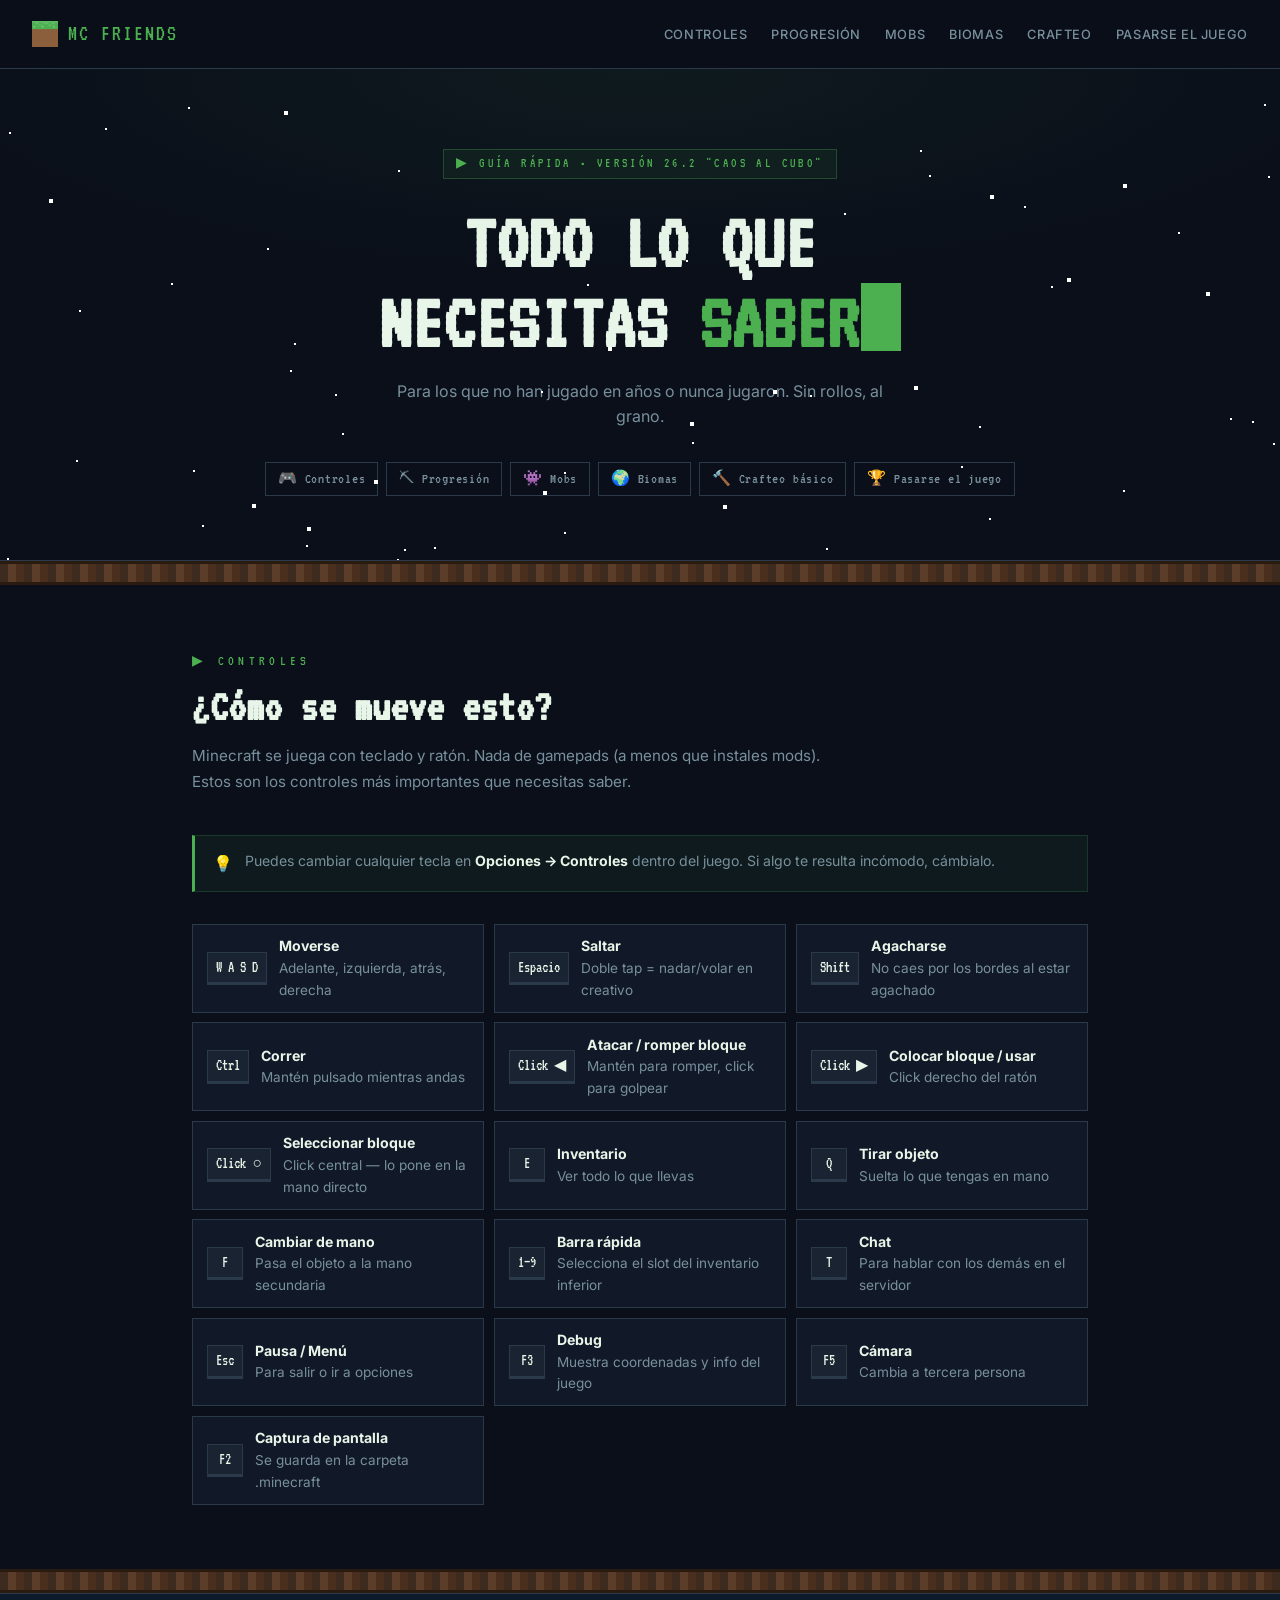
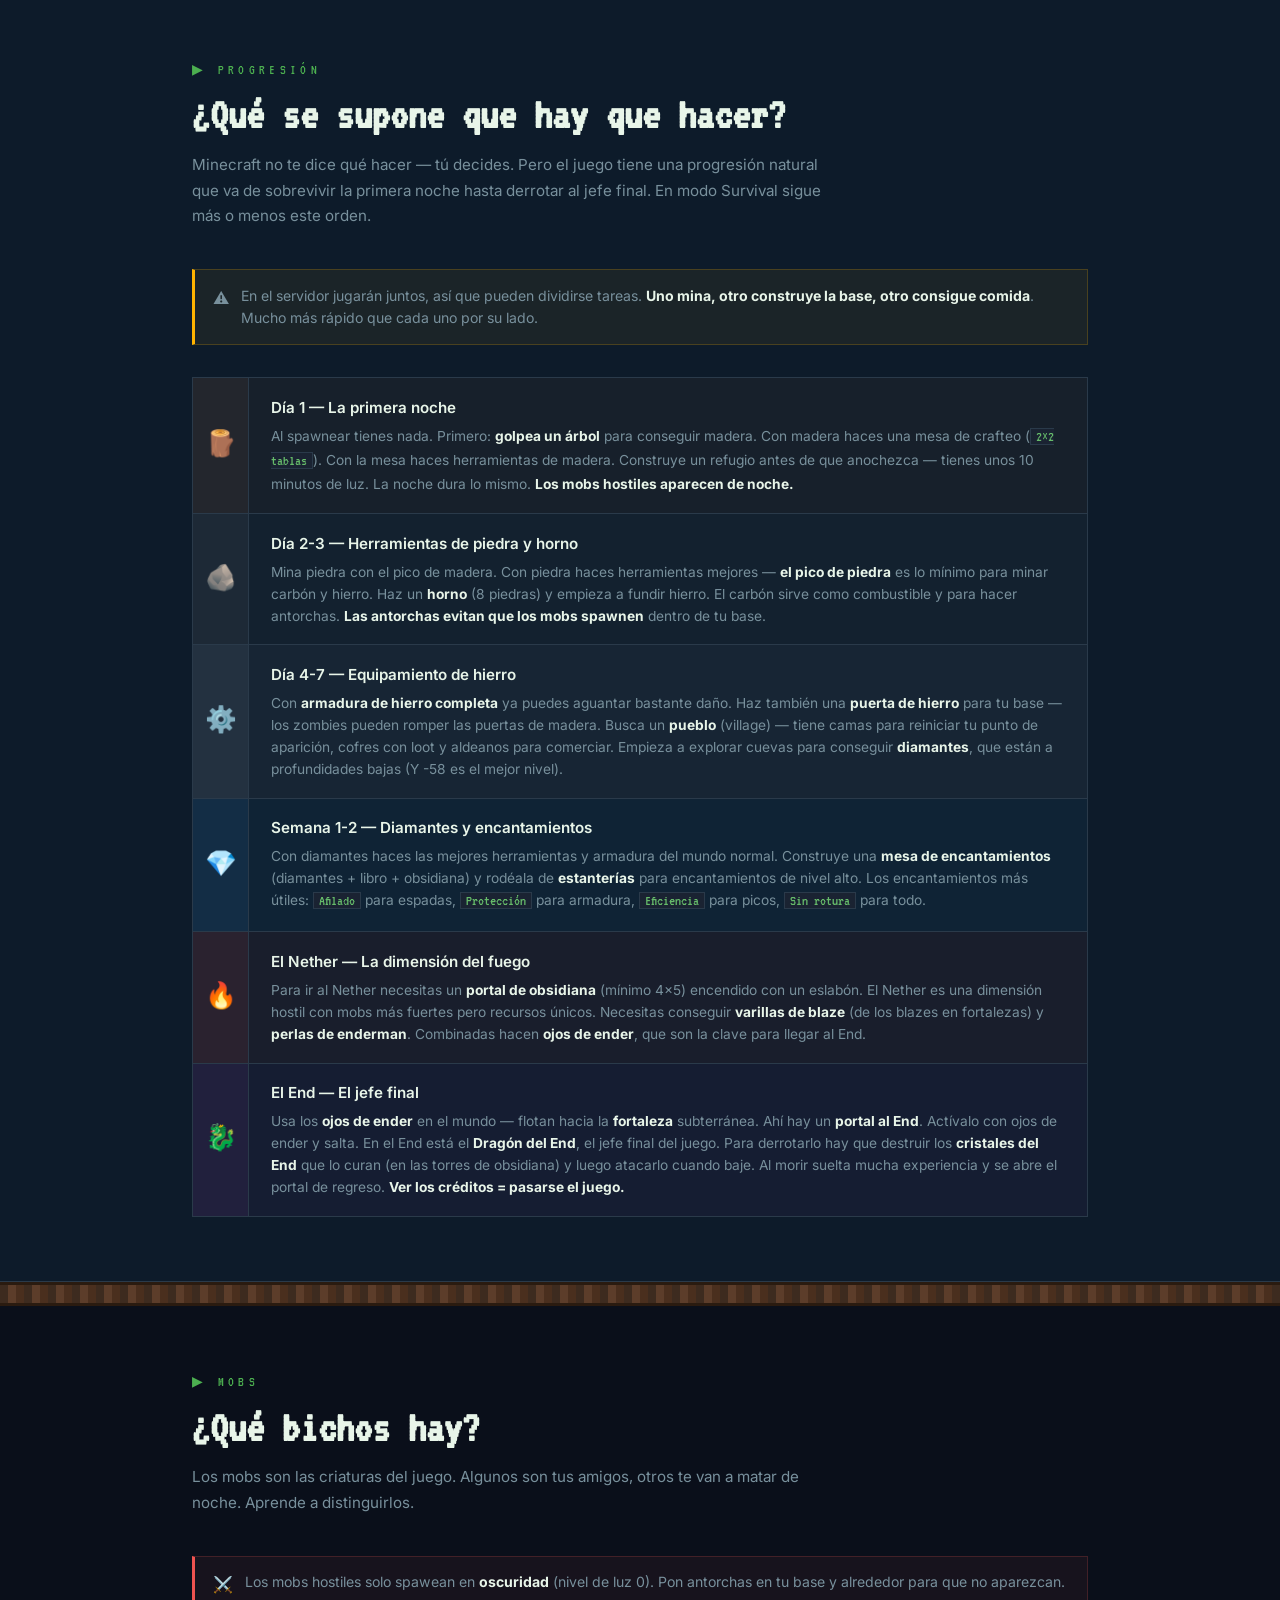
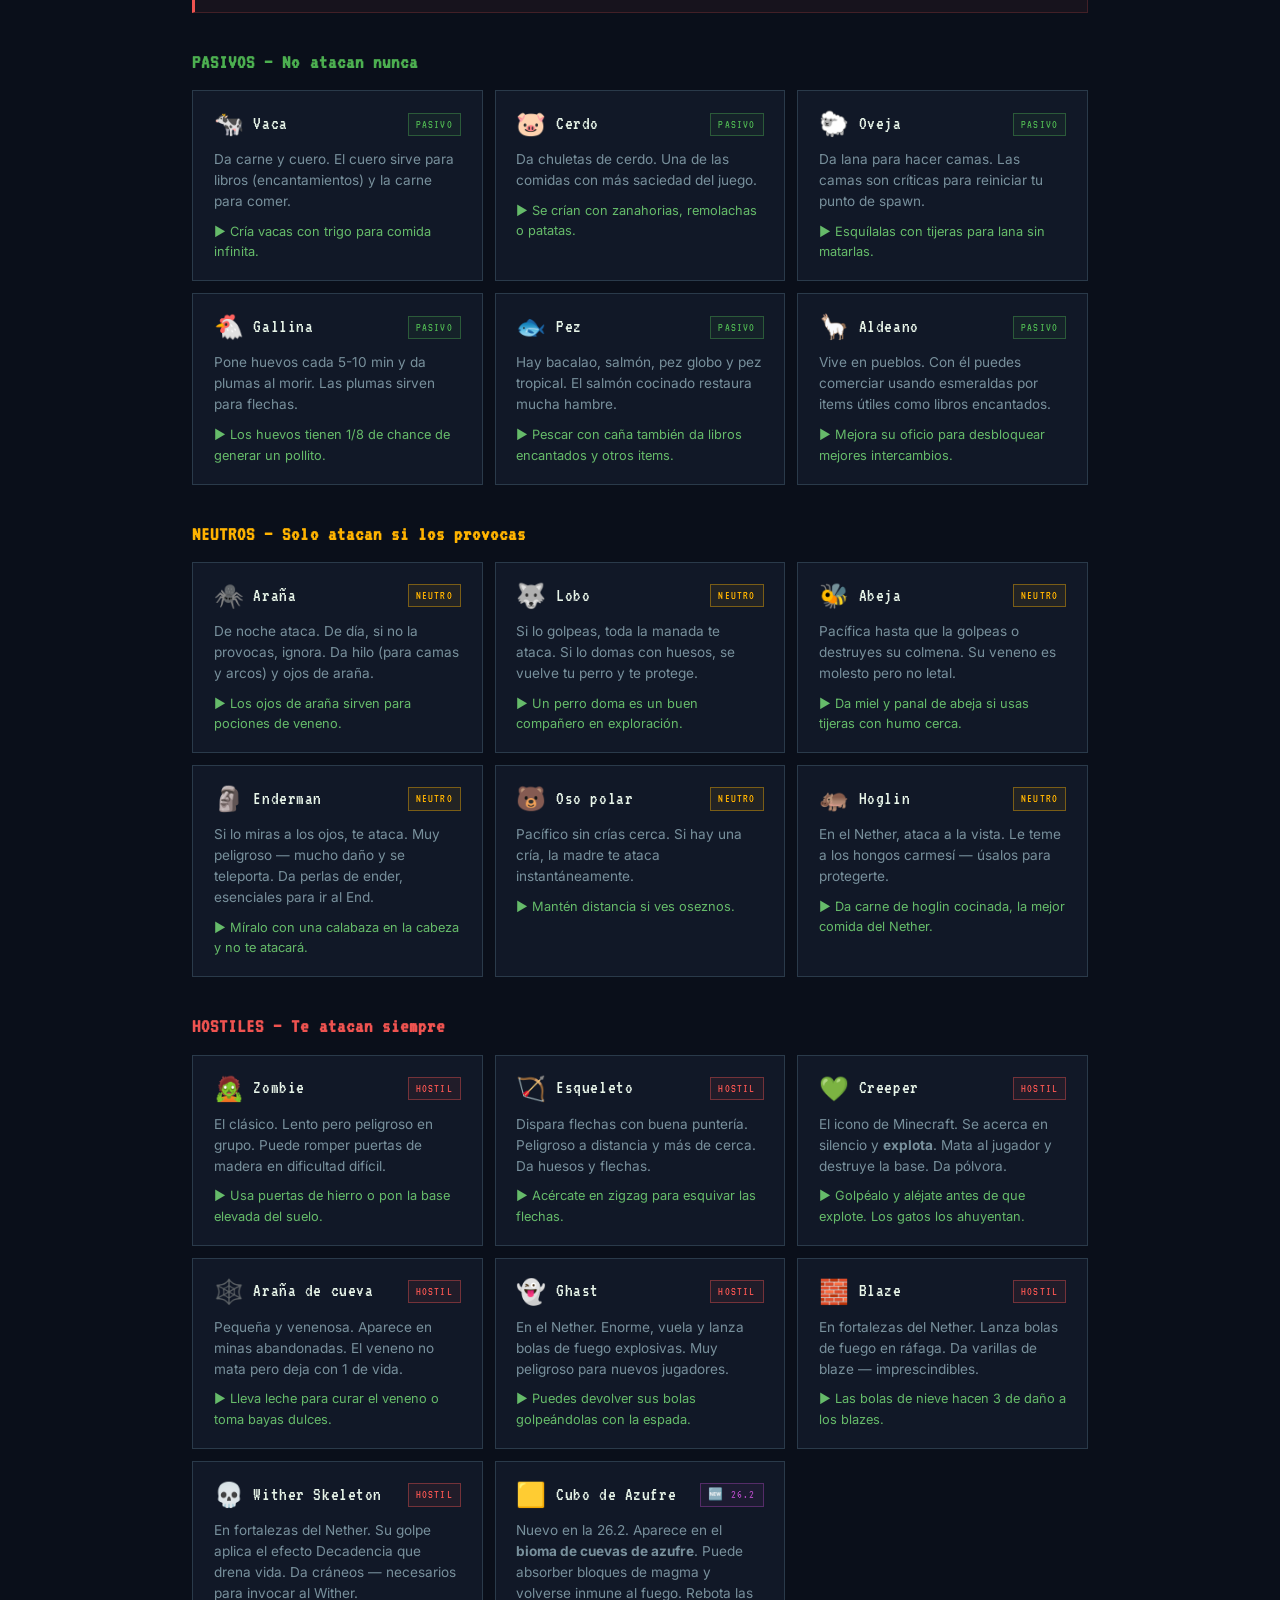
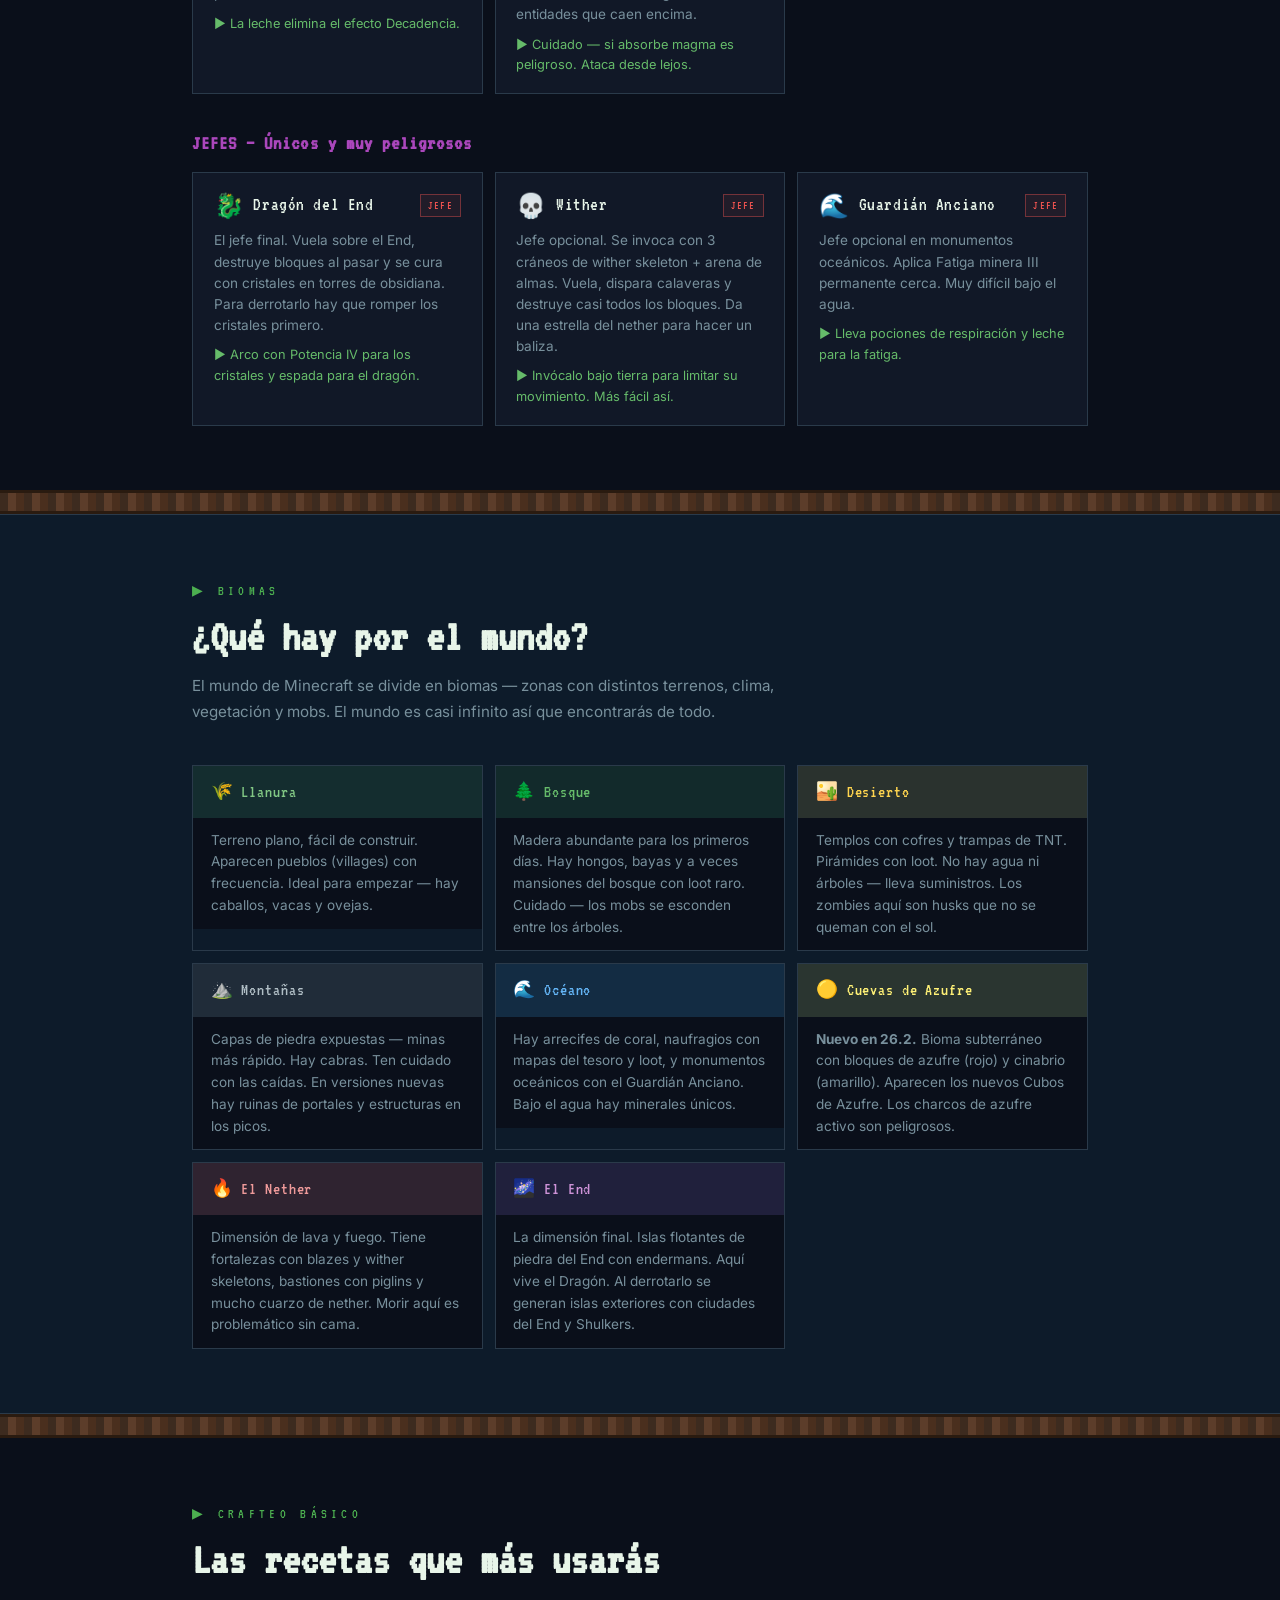
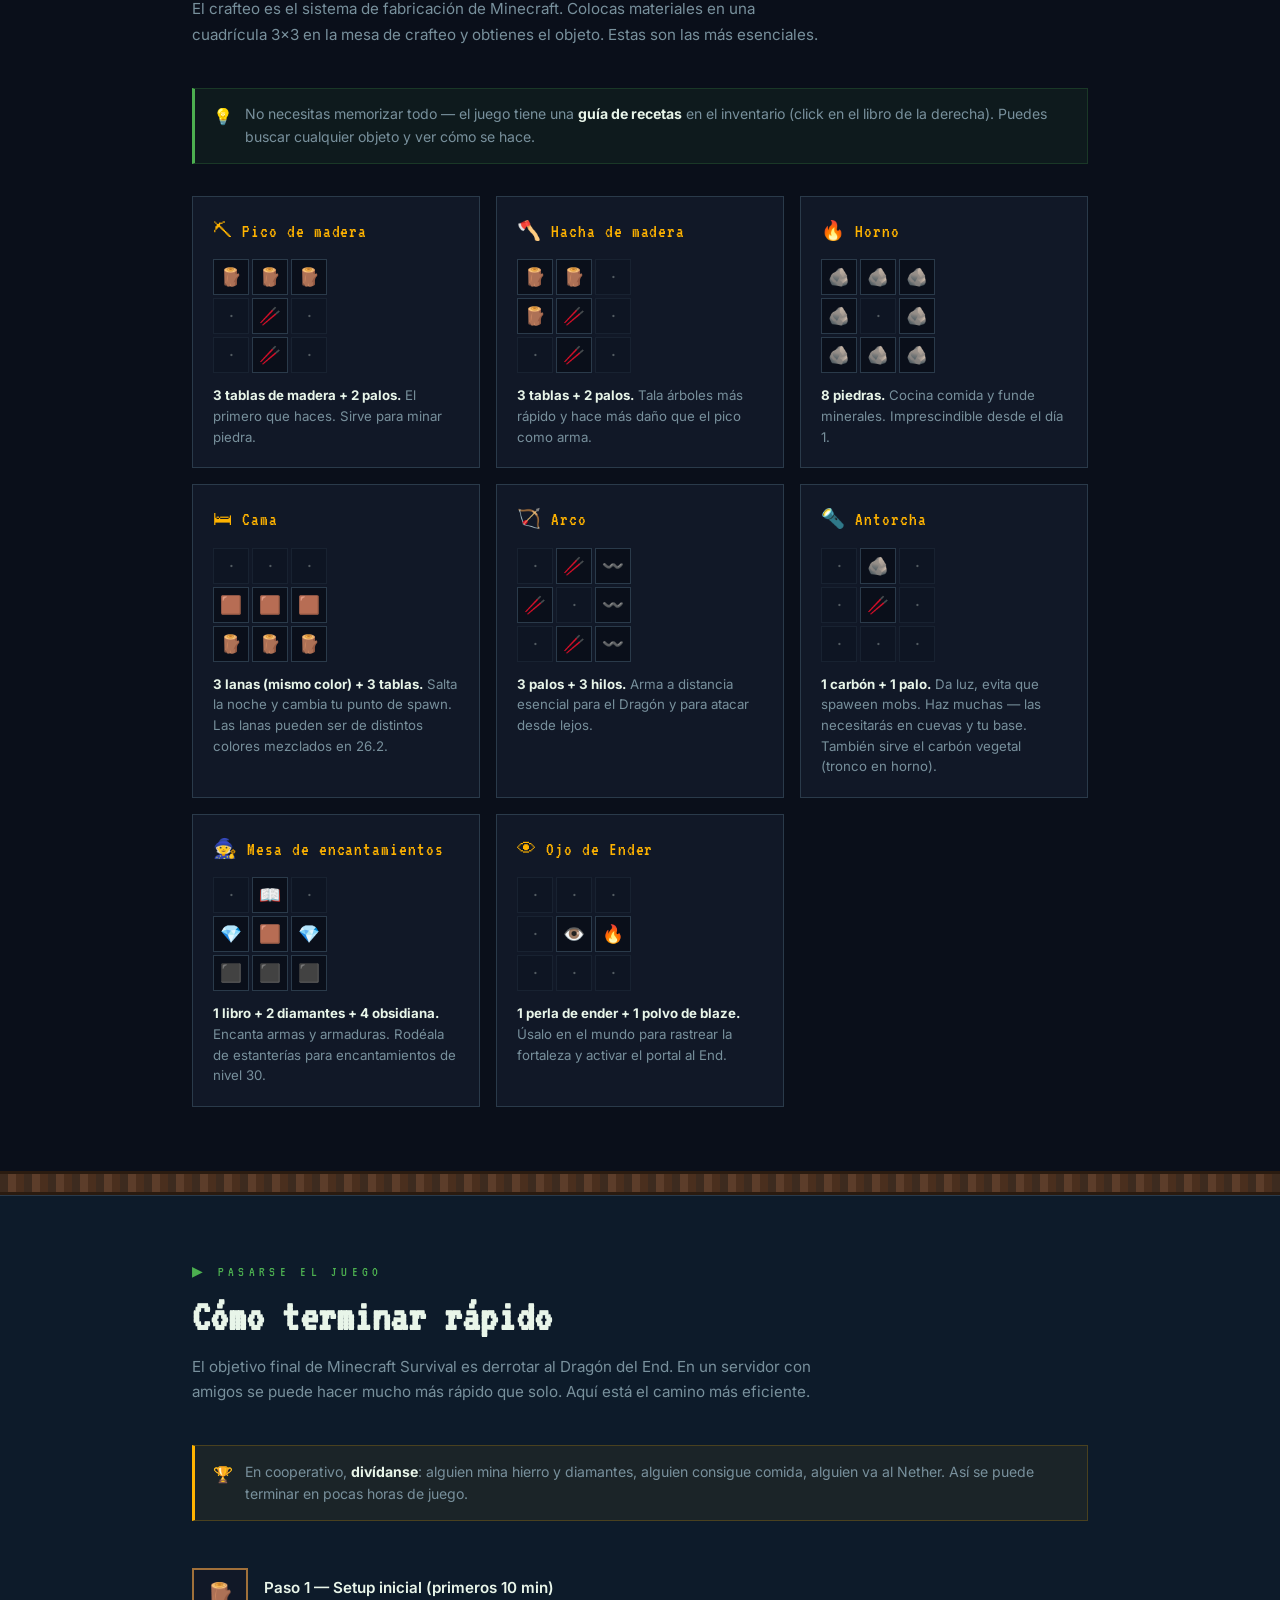
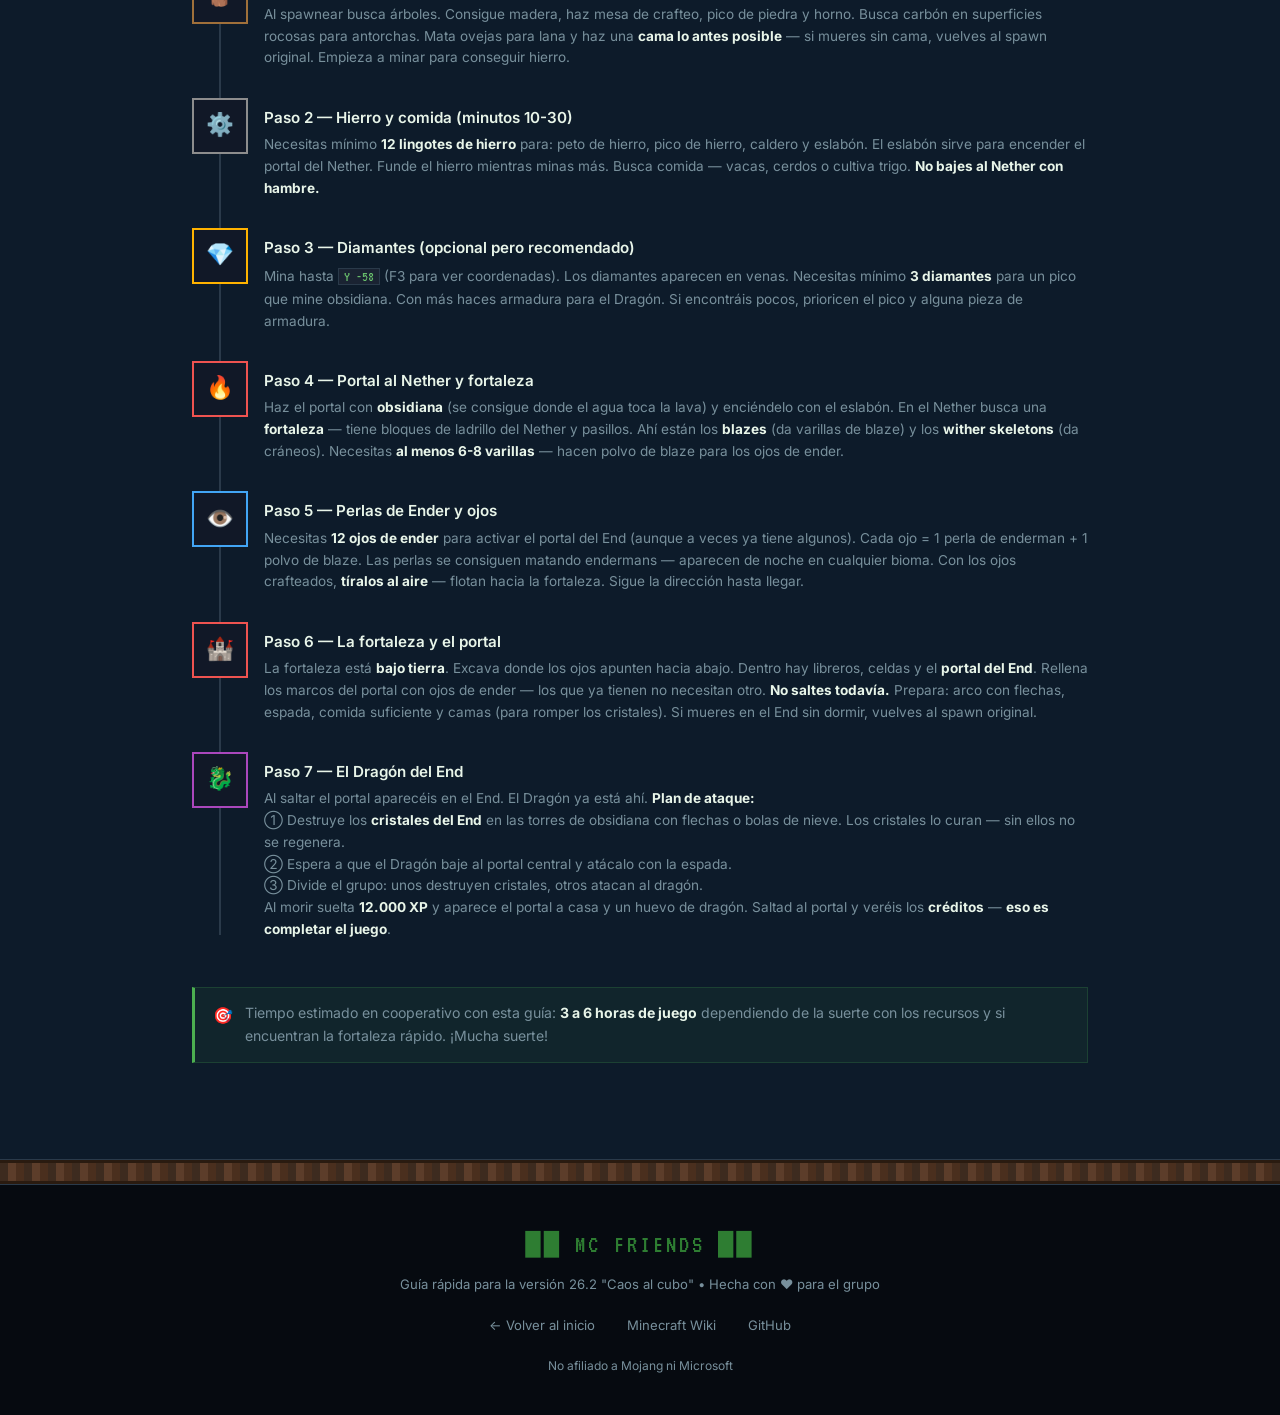
==== guide/index.html @ 2f754790 "feat: update index, add info to turn on server, and add new page game guide" ====
<!doctype html>
<html lang="es">
	<head>
		<meta charset="UTF-8" />
		<meta name="viewport" content="width=device-width, initial-scale=1.0" />
		<title>Guía rápida — DeployCraft</title>
		<link
			href="https://fonts.googleapis.com/css2?family=VT323&family=Inter:wght@400;500;600&display=swap"
			rel="stylesheet" />
		<link rel="stylesheet" href="style.css" />
	</head>
	<body>
		<!-- NAV -->
		<nav>
			<a href="index.html" class="nav-logo">
				<div class="grass-block">
					<svg viewBox="0 0 16 16" xmlns="http://www.w3.org/2000/svg">
						<rect width="16" height="16" fill="#8B5E3C" />
						<rect y="0" width="16" height="5" fill="#4CAF50" />
						<rect x="0" y="0" width="16" height="1" fill="#5DBB63" />
						<rect x="2" y="1" width="2" height="1" fill="#66BB6A" />
						<rect x="7" y="1" width="3" height="1" fill="#66BB6A" />
						<rect x="12" y="1" width="2" height="1" fill="#66BB6A" />
						<rect x="4" y="2" width="2" height="1" fill="#5DBB63" />
						<rect x="10" y="2" width="2" height="1" fill="#5DBB63" />
						<rect x="1" y="3" width="1" height="1" fill="#81C784" />
						<rect x="6" y="3" width="1" height="1" fill="#81C784" />
						<rect x="13" y="3" width="1" height="1" fill="#81C784" />
					</svg>
				</div>
				MC FRIENDS
			</a>
			<ul class="nav-links">
				<li><a href="#controles">Controles</a></li>
				<li><a href="#progresion">Progresión</a></li>
				<li><a href="#mobs">Mobs</a></li>
				<li><a href="#biomas">Biomas</a></li>
				<li><a href="#crafteo">Crafteo</a></li>
				<li><a href="#speedrun">Pasarse el juego</a></li>
			</ul>
		</nav>

		<!-- HERO -->
		<div class="hero">
			<div class="stars" id="stars"></div>
			<div class="hero-badge">
				&#x25B6; Guía rápida &#x2022; Versión 26.2 "Caos al cubo"
			</div>
			<h1 class="hero-title">
				TODO LO QUE<br />
				NECESITAS <span class="accent">SABER</span><span class="cursor"></span>
			</h1>
			<p class="hero-sub">
				Para los que no han jugado en años o nunca jugaron. Sin rollos, al
				grano.
			</p>
			<div class="toc">
				<a class="toc-link" href="#controles">🎮 Controles</a>
				<a class="toc-link" href="#progresion">⛏ Progresión</a>
				<a class="toc-link" href="#mobs">👾 Mobs</a>
				<a class="toc-link" href="#biomas">🌍 Biomas</a>
				<a class="toc-link" href="#crafteo">🔨 Crafteo básico</a>
				<a class="toc-link" href="#speedrun">🏆 Pasarse el juego</a>
			</div>
		</div>

		<div class="dirt-divider"></div>

		<!-- ── CONTROLES ────────────────────────────────────── -->
		<div id="controles">
			<div class="section-wrap">
				<div class="section-eyebrow reveal">&#x25B6; Controles</div>
				<h2 class="section-title reveal">¿Cómo se mueve esto?</h2>
				<p class="section-intro reveal">
					Minecraft se juega con teclado y ratón. Nada de gamepads (a menos que
					instales mods). Estos son los controles más importantes que necesitas
					saber.
				</p>

				<div class="tip tip-green reveal">
					<span class="tip-icon">💡</span>
					<span
						>Puedes cambiar cualquier tecla en
						<strong>Opciones → Controles</strong> dentro del juego. Si algo te
						resulta incómodo, cámbialo.</span
					>
				</div>

				<div class="controls-grid reveal">
					<div class="control-row">
						<span class="key">W A S D</span>
						<div class="control-desc">
							<strong>Moverse</strong>Adelante, izquierda, atrás, derecha
						</div>
					</div>
					<div class="control-row">
						<span class="key">Espacio</span>
						<div class="control-desc">
							<strong>Saltar</strong>Doble tap = nadar/volar en creativo
						</div>
					</div>
					<div class="control-row">
						<span class="key">Shift</span>
						<div class="control-desc">
							<strong>Agacharse</strong>No caes por los bordes al estar agachado
						</div>
					</div>
					<div class="control-row">
						<span class="key">Ctrl</span>
						<div class="control-desc">
							<strong>Correr</strong>Mantén pulsado mientras andas
						</div>
					</div>
					<div class="control-row">
						<span class="key">Click &#x25C0;</span>
						<div class="control-desc">
							<strong>Atacar / romper bloque</strong>Mantén para romper, click
							para golpear
						</div>
					</div>
					<div class="control-row">
						<span class="key">Click &#x25B6;</span>
						<div class="control-desc">
							<strong>Colocar bloque / usar</strong>Click derecho del ratón
						</div>
					</div>
					<div class="control-row">
						<span class="key">Click &#x25CB;</span>
						<div class="control-desc">
							<strong>Seleccionar bloque</strong>Click central — lo pone en la
							mano directo
						</div>
					</div>
					<div class="control-row">
						<span class="key">E</span>
						<div class="control-desc">
							<strong>Inventario</strong>Ver todo lo que llevas
						</div>
					</div>
					<div class="control-row">
						<span class="key">Q</span>
						<div class="control-desc">
							<strong>Tirar objeto</strong>Suelta lo que tengas en mano
						</div>
					</div>
					<div class="control-row">
						<span class="key">F</span>
						<div class="control-desc">
							<strong>Cambiar de mano</strong>Pasa el objeto a la mano
							secundaria
						</div>
					</div>
					<div class="control-row">
						<span class="key">1–9</span>
						<div class="control-desc">
							<strong>Barra rápida</strong>Selecciona el slot del inventario
							inferior
						</div>
					</div>
					<div class="control-row">
						<span class="key">T</span>
						<div class="control-desc">
							<strong>Chat</strong>Para hablar con los demás en el servidor
						</div>
					</div>
					<div class="control-row">
						<span class="key">Esc</span>
						<div class="control-desc">
							<strong>Pausa / Menú</strong>Para salir o ir a opciones
						</div>
					</div>
					<div class="control-row">
						<span class="key">F3</span>
						<div class="control-desc">
							<strong>Debug</strong>Muestra coordenadas y info del juego
						</div>
					</div>
					<div class="control-row">
						<span class="key">F5</span>
						<div class="control-desc">
							<strong>Cámara</strong>Cambia a tercera persona
						</div>
					</div>
					<div class="control-row">
						<span class="key">F2</span>
						<div class="control-desc">
							<strong>Captura de pantalla</strong>Se guarda en la carpeta
							.minecraft
						</div>
					</div>
				</div>
			</div>
		</div>

		<div class="dirt-divider"></div>

		<!-- ── PROGRESION ────────────────────────────────────── -->
		<div class="section-bg" id="progresion">
			<div class="section-wrap">
				<div class="section-eyebrow reveal">&#x25B6; Progresión</div>
				<h2 class="section-title reveal">¿Qué se supone que hay que hacer?</h2>
				<p class="section-intro reveal">
					Minecraft no te dice qué hacer — tú decides. Pero el juego tiene una
					progresión natural que va de sobrevivir la primera noche hasta
					derrotar al jefe final. En modo Survival sigue más o menos este orden.
				</p>

				<div class="tip tip-gold reveal">
					<span class="tip-icon">⚠️</span>
					<span
						>En el servidor jugarán juntos, así que pueden dividirse tareas.
						<strong
							>Uno mina, otro construye la base, otro consigue comida</strong
						>. Mucho más rápido que cada uno por su lado.</span
					>
				</div>

				<div class="progress-track reveal">
					<div class="progress-step step-wood">
						<div class="progress-num">🪵</div>
						<div class="progress-body">
							<div class="progress-title">Día 1 — La primera noche</div>
							<div class="progress-desc">
								Al spawnear tienes nada. Primero:
								<strong>golpea un árbol</strong> para conseguir madera. Con
								madera haces una mesa de crafteo (<code>2×2 tablas</code>). Con
								la mesa haces herramientas de madera. Construye un refugio antes
								de que anochezca — tienes unos 10 minutos de luz. La noche dura
								lo mismo. <strong>Los mobs hostiles aparecen de noche.</strong>
							</div>
						</div>
					</div>
					<div class="progress-step step-stone">
						<div class="progress-num">🪨</div>
						<div class="progress-body">
							<div class="progress-title">
								Día 2-3 — Herramientas de piedra y horno
							</div>
							<div class="progress-desc">
								Mina piedra con el pico de madera. Con piedra haces herramientas
								mejores — <strong>el pico de piedra</strong> es lo mínimo para
								minar carbón y hierro. Haz un <strong>horno</strong> (8 piedras)
								y empieza a fundir hierro. El carbón sirve como combustible y
								para hacer antorchas.
								<strong>Las antorchas evitan que los mobs spawnen</strong>
								dentro de tu base.
							</div>
						</div>
					</div>
					<div class="progress-step step-iron">
						<div class="progress-num">⚙️</div>
						<div class="progress-body">
							<div class="progress-title">Día 4-7 — Equipamiento de hierro</div>
							<div class="progress-desc">
								Con <strong>armadura de hierro completa</strong> ya puedes
								aguantar bastante daño. Haz también una
								<strong>puerta de hierro</strong> para tu base — los zombies
								pueden romper las puertas de madera. Busca un
								<strong>pueblo</strong> (village) — tiene camas para reiniciar
								tu punto de aparición, cofres con loot y aldeanos para
								comerciar. Empieza a explorar cuevas para conseguir
								<strong>diamantes</strong>, que están a profundidades bajas (Y
								-58 es el mejor nivel).
							</div>
						</div>
					</div>
					<div class="progress-step step-diamond">
						<div class="progress-num">💎</div>
						<div class="progress-body">
							<div class="progress-title">
								Semana 1-2 — Diamantes y encantamientos
							</div>
							<div class="progress-desc">
								Con diamantes haces las mejores herramientas y armadura del
								mundo normal. Construye una
								<strong>mesa de encantamientos</strong> (diamantes + libro +
								obsidiana) y rodéala de <strong>estanterías</strong> para
								encantamientos de nivel alto. Los encantamientos más útiles:
								<code>Afilado</code> para espadas, <code>Protección</code> para
								armadura, <code>Eficiencia</code> para picos,
								<code>Sin rotura</code> para todo.
							</div>
						</div>
					</div>
					<div class="progress-step step-nether">
						<div class="progress-num">🔥</div>
						<div class="progress-body">
							<div class="progress-title">
								El Nether — La dimensión del fuego
							</div>
							<div class="progress-desc">
								Para ir al Nether necesitas un
								<strong>portal de obsidiana</strong> (mínimo 4×5) encendido con
								un eslabón. El Nether es una dimensión hostil con mobs más
								fuertes pero recursos únicos. Necesitas conseguir
								<strong>varillas de blaze</strong> (de los blazes en fortalezas)
								y <strong>perlas de enderman</strong>. Combinadas hacen
								<strong>ojos de ender</strong>, que son la clave para llegar al
								End.
							</div>
						</div>
					</div>
					<div class="progress-step step-end">
						<div class="progress-num">🐉</div>
						<div class="progress-body">
							<div class="progress-title">El End — El jefe final</div>
							<div class="progress-desc">
								Usa los <strong>ojos de ender</strong> en el mundo — flotan
								hacia la <strong>fortaleza</strong> subterránea. Ahí hay un
								<strong>portal al End</strong>. Actívalo con ojos de ender y
								salta. En el End está el <strong>Dragón del End</strong>, el
								jefe final del juego. Para derrotarlo hay que destruir los
								<strong>cristales del End</strong> que lo curan (en las torres
								de obsidiana) y luego atacarlo cuando baje. Al morir suelta
								mucha experiencia y se abre el portal de regreso.
								<strong>Ver los créditos = pasarse el juego.</strong>
							</div>
						</div>
					</div>
				</div>
			</div>
		</div>

		<div class="dirt-divider"></div>

		<!-- ── MOBS ────────────────────────────────────── -->
		<div id="mobs">
			<div class="section-wrap">
				<div class="section-eyebrow reveal">&#x25B6; Mobs</div>
				<h2 class="section-title reveal">¿Qué bichos hay?</h2>
				<p class="section-intro reveal">
					Los mobs son las criaturas del juego. Algunos son tus amigos, otros te
					van a matar de noche. Aprende a distinguirlos.
				</p>

				<div class="tip tip-red reveal">
					<span class="tip-icon">⚔️</span>
					<span
						>Los mobs hostiles solo spawean en <strong>oscuridad</strong> (nivel
						de luz 0). Pon antorchas en tu base y alrededor para que no
						aparezcan.</span
					>
				</div>

				<!-- PASIVOS -->
				<h3
					style="
						font-family: &quot;VT323&quot;, monospace;
						font-size: 1.3rem;
						color: var(--green);
						margin: 0 0 0.75rem;
						letter-spacing: 0.05em;
					">
					PASIVOS — No atacan nunca
				</h3>
				<div class="mobs-grid reveal" style="margin-bottom: 2rem">
					<div class="mob-card">
						<div class="mob-header">
							<span class="mob-emoji">🐄</span><span class="mob-name">Vaca</span
							><span class="mob-tag tag-pasivo">Pasivo</span>
						</div>
						<div class="mob-desc">
							Da carne y cuero. El cuero sirve para libros (encantamientos) y la
							carne para comer.
						</div>
						<div class="mob-tip">
							Cría vacas con trigo para comida infinita.
						</div>
					</div>
					<div class="mob-card">
						<div class="mob-header">
							<span class="mob-emoji">🐷</span
							><span class="mob-name">Cerdo</span
							><span class="mob-tag tag-pasivo">Pasivo</span>
						</div>
						<div class="mob-desc">
							Da chuletas de cerdo. Una de las comidas con más saciedad del
							juego.
						</div>
						<div class="mob-tip">
							Se crían con zanahorias, remolachas o patatas.
						</div>
					</div>
					<div class="mob-card">
						<div class="mob-header">
							<span class="mob-emoji">🐑</span
							><span class="mob-name">Oveja</span
							><span class="mob-tag tag-pasivo">Pasivo</span>
						</div>
						<div class="mob-desc">
							Da lana para hacer camas. Las camas son críticas para reiniciar tu
							punto de spawn.
						</div>
						<div class="mob-tip">
							Esquílalas con tijeras para lana sin matarlas.
						</div>
					</div>
					<div class="mob-card">
						<div class="mob-header">
							<span class="mob-emoji">🐔</span
							><span class="mob-name">Gallina</span
							><span class="mob-tag tag-pasivo">Pasivo</span>
						</div>
						<div class="mob-desc">
							Pone huevos cada 5-10 min y da plumas al morir. Las plumas sirven
							para flechas.
						</div>
						<div class="mob-tip">
							Los huevos tienen 1/8 de chance de generar un pollito.
						</div>
					</div>
					<div class="mob-card">
						<div class="mob-header">
							<span class="mob-emoji">🐟</span><span class="mob-name">Pez</span
							><span class="mob-tag tag-pasivo">Pasivo</span>
						</div>
						<div class="mob-desc">
							Hay bacalao, salmón, pez globo y pez tropical. El salmón cocinado
							restaura mucha hambre.
						</div>
						<div class="mob-tip">
							Pescar con caña también da libros encantados y otros items.
						</div>
					</div>
					<div class="mob-card">
						<div class="mob-header">
							<span class="mob-emoji">🦙</span
							><span class="mob-name">Aldeano</span
							><span class="mob-tag tag-pasivo">Pasivo</span>
						</div>
						<div class="mob-desc">
							Vive en pueblos. Con él puedes comerciar usando esmeraldas por
							items útiles como libros encantados.
						</div>
						<div class="mob-tip">
							Mejora su oficio para desbloquear mejores intercambios.
						</div>
					</div>
				</div>

				<!-- NEUTROS -->
				<h3
					style="
						font-family: &quot;VT323&quot;, monospace;
						font-size: 1.3rem;
						color: var(--gold);
						margin: 0 0 0.75rem;
						letter-spacing: 0.05em;
					">
					NEUTROS — Solo atacan si los provocas
				</h3>
				<div class="mobs-grid reveal" style="margin-bottom: 2rem">
					<div class="mob-card">
						<div class="mob-header">
							<span class="mob-emoji">🕷️</span
							><span class="mob-name">Araña</span
							><span class="mob-tag tag-neutro">Neutro</span>
						</div>
						<div class="mob-desc">
							De noche ataca. De día, si no la provocas, ignora. Da hilo (para
							camas y arcos) y ojos de araña.
						</div>
						<div class="mob-tip">
							Los ojos de araña sirven para pociones de veneno.
						</div>
					</div>
					<div class="mob-card">
						<div class="mob-header">
							<span class="mob-emoji">🐺</span><span class="mob-name">Lobo</span
							><span class="mob-tag tag-neutro">Neutro</span>
						</div>
						<div class="mob-desc">
							Si lo golpeas, toda la manada te ataca. Si lo domas con huesos, se
							vuelve tu perro y te protege.
						</div>
						<div class="mob-tip">
							Un perro doma es un buen compañero en exploración.
						</div>
					</div>
					<div class="mob-card">
						<div class="mob-header">
							<span class="mob-emoji">🐝</span
							><span class="mob-name">Abeja</span
							><span class="mob-tag tag-neutro">Neutro</span>
						</div>
						<div class="mob-desc">
							Pacífica hasta que la golpeas o destruyes su colmena. Su veneno es
							molesto pero no letal.
						</div>
						<div class="mob-tip">
							Da miel y panal de abeja si usas tijeras con humo cerca.
						</div>
					</div>
					<div class="mob-card">
						<div class="mob-header">
							<span class="mob-emoji">🗿</span
							><span class="mob-name">Enderman</span
							><span class="mob-tag tag-neutro">Neutro</span>
						</div>
						<div class="mob-desc">
							Si lo miras a los ojos, te ataca. Muy peligroso — mucho daño y se
							teleporta. Da perlas de ender, esenciales para ir al End.
						</div>
						<div class="mob-tip">
							Míralo con una calabaza en la cabeza y no te atacará.
						</div>
					</div>
					<div class="mob-card">
						<div class="mob-header">
							<span class="mob-emoji">🐻</span
							><span class="mob-name">Oso polar</span
							><span class="mob-tag tag-neutro">Neutro</span>
						</div>
						<div class="mob-desc">
							Pacífico sin crías cerca. Si hay una cría, la madre te ataca
							instantáneamente.
						</div>
						<div class="mob-tip">Mantén distancia si ves oseznos.</div>
					</div>
					<div class="mob-card">
						<div class="mob-header">
							<span class="mob-emoji">🦛</span
							><span class="mob-name">Hoglin</span
							><span class="mob-tag tag-neutro">Neutro</span>
						</div>
						<div class="mob-desc">
							En el Nether, ataca a la vista. Le teme a los hongos carmesí —
							úsalos para protegerte.
						</div>
						<div class="mob-tip">
							Da carne de hoglin cocinada, la mejor comida del Nether.
						</div>
					</div>
				</div>

				<!-- HOSTILES -->
				<h3
					style="
						font-family: &quot;VT323&quot;, monospace;
						font-size: 1.3rem;
						color: var(--red);
						margin: 0 0 0.75rem;
						letter-spacing: 0.05em;
					">
					HOSTILES — Te atacan siempre
				</h3>
				<div class="mobs-grid reveal" style="margin-bottom: 2rem">
					<div class="mob-card">
						<div class="mob-header">
							<span class="mob-emoji">🧟</span
							><span class="mob-name">Zombie</span
							><span class="mob-tag tag-hostil">Hostil</span>
						</div>
						<div class="mob-desc">
							El clásico. Lento pero peligroso en grupo. Puede romper puertas de
							madera en dificultad difícil.
						</div>
						<div class="mob-tip">
							Usa puertas de hierro o pon la base elevada del suelo.
						</div>
					</div>
					<div class="mob-card">
						<div class="mob-header">
							<span class="mob-emoji">🏹</span
							><span class="mob-name">Esqueleto</span
							><span class="mob-tag tag-hostil">Hostil</span>
						</div>
						<div class="mob-desc">
							Dispara flechas con buena puntería. Peligroso a distancia y más de
							cerca. Da huesos y flechas.
						</div>
						<div class="mob-tip">
							Acércate en zigzag para esquivar las flechas.
						</div>
					</div>
					<div class="mob-card">
						<div class="mob-header">
							<span class="mob-emoji">💚</span
							><span class="mob-name">Creeper</span
							><span class="mob-tag tag-hostil">Hostil</span>
						</div>
						<div class="mob-desc">
							El icono de Minecraft. Se acerca en silencio y
							<strong>explota</strong>. Mata al jugador y destruye la base. Da
							pólvora.
						</div>
						<div class="mob-tip">
							Golpéalo y aléjate antes de que explote. Los gatos los ahuyentan.
						</div>
					</div>
					<div class="mob-card">
						<div class="mob-header">
							<span class="mob-emoji">🕸️</span
							><span class="mob-name">Araña de cueva</span
							><span class="mob-tag tag-hostil">Hostil</span>
						</div>
						<div class="mob-desc">
							Pequeña y venenosa. Aparece en minas abandonadas. El veneno no
							mata pero deja con 1 de vida.
						</div>
						<div class="mob-tip">
							Lleva leche para curar el veneno o toma bayas dulces.
						</div>
					</div>
					<div class="mob-card">
						<div class="mob-header">
							<span class="mob-emoji">👻</span
							><span class="mob-name">Ghast</span
							><span class="mob-tag tag-hostil">Hostil</span>
						</div>
						<div class="mob-desc">
							En el Nether. Enorme, vuela y lanza bolas de fuego explosivas. Muy
							peligroso para nuevos jugadores.
						</div>
						<div class="mob-tip">
							Puedes devolver sus bolas golpeándolas con la espada.
						</div>
					</div>
					<div class="mob-card">
						<div class="mob-header">
							<span class="mob-emoji">🧱</span
							><span class="mob-name">Blaze</span
							><span class="mob-tag tag-hostil">Hostil</span>
						</div>
						<div class="mob-desc">
							En fortalezas del Nether. Lanza bolas de fuego en ráfaga. Da
							varillas de blaze — imprescindibles.
						</div>
						<div class="mob-tip">
							Las bolas de nieve hacen 3 de daño a los blazes.
						</div>
					</div>
					<div class="mob-card">
						<div class="mob-header">
							<span class="mob-emoji">💀</span
							><span class="mob-name">Wither Skeleton</span
							><span class="mob-tag tag-hostil">Hostil</span>
						</div>
						<div class="mob-desc">
							En fortalezas del Nether. Su golpe aplica el efecto Decadencia que
							drena vida. Da cráneos — necesarios para invocar al Wither.
						</div>
						<div class="mob-tip">La leche elimina el efecto Decadencia.</div>
					</div>
					<div class="mob-card">
						<div class="mob-header">
							<span class="mob-emoji">🟨</span
							><span class="mob-name">Cubo de Azufre</span
							><span class="mob-tag tag-nuevo">🆕 26.2</span>
						</div>
						<div class="mob-desc">
							Nuevo en la 26.2. Aparece en el
							<strong>bioma de cuevas de azufre</strong>. Puede absorber bloques
							de magma y volverse inmune al fuego. Rebota las entidades que caen
							encima.
						</div>
						<div class="mob-tip">
							Cuidado — si absorbe magma es peligroso. Ataca desde lejos.
						</div>
					</div>
				</div>

				<!-- JEFES -->
				<h3
					style="
						font-family: &quot;VT323&quot;, monospace;
						font-size: 1.3rem;
						color: var(--purple);
						margin: 0 0 0.75rem;
						letter-spacing: 0.05em;
					">
					JEFES — Únicos y muy peligrosos
				</h3>
				<div class="mobs-grid reveal">
					<div class="mob-card">
						<div class="mob-header">
							<span class="mob-emoji">🐉</span
							><span class="mob-name">Dragón del End</span
							><span class="mob-tag tag-hostil">Jefe</span>
						</div>
						<div class="mob-desc">
							El jefe final. Vuela sobre el End, destruye bloques al pasar y se
							cura con cristales en torres de obsidiana. Para derrotarlo hay que
							romper los cristales primero.
						</div>
						<div class="mob-tip">
							Arco con Potencia IV para los cristales y espada para el dragón.
						</div>
					</div>
					<div class="mob-card">
						<div class="mob-header">
							<span class="mob-emoji">💀</span
							><span class="mob-name">Wither</span
							><span class="mob-tag tag-hostil">Jefe</span>
						</div>
						<div class="mob-desc">
							Jefe opcional. Se invoca con 3 cráneos de wither skeleton + arena
							de almas. Vuela, dispara calaveras y destruye casi todos los
							bloques. Da una estrella del nether para hacer un baliza.
						</div>
						<div class="mob-tip">
							Invócalo bajo tierra para limitar su movimiento. Más fácil así.
						</div>
					</div>
					<div class="mob-card">
						<div class="mob-header">
							<span class="mob-emoji">🌊</span
							><span class="mob-name">Guardián Anciano</span
							><span class="mob-tag tag-hostil">Jefe</span>
						</div>
						<div class="mob-desc">
							Jefe opcional en monumentos oceánicos. Aplica Fatiga minera III
							permanente cerca. Muy difícil bajo el agua.
						</div>
						<div class="mob-tip">
							Lleva pociones de respiración y leche para la fatiga.
						</div>
					</div>
				</div>
			</div>
		</div>

		<div class="dirt-divider"></div>

		<!-- ── BIOMAS ────────────────────────────────────── -->
		<div class="section-bg" id="biomas">
			<div class="section-wrap">
				<div class="section-eyebrow reveal">&#x25B6; Biomas</div>
				<h2 class="section-title reveal">¿Qué hay por el mundo?</h2>
				<p class="section-intro reveal">
					El mundo de Minecraft se divide en biomas — zonas con distintos
					terrenos, clima, vegetación y mobs. El mundo es casi infinito así que
					encontrarás de todo.
				</p>

				<div class="biomes-grid reveal">
					<div class="biome-card">
						<div class="biome-header biome-plains">🌾 Llanura</div>
						<div class="biome-body">
							Terreno plano, fácil de construir. Aparecen pueblos (villages) con
							frecuencia. Ideal para empezar — hay caballos, vacas y ovejas.
						</div>
					</div>
					<div class="biome-card">
						<div class="biome-header biome-forest">🌲 Bosque</div>
						<div class="biome-body">
							Madera abundante para los primeros días. Hay hongos, bayas y a
							veces mansiones del bosque con loot raro. Cuidado — los mobs se
							esconden entre los árboles.
						</div>
					</div>
					<div class="biome-card">
						<div class="biome-header biome-desert">🏜️ Desierto</div>
						<div class="biome-body">
							Templos con cofres y trampas de TNT. Pirámides con loot. No hay
							agua ni árboles — lleva suministros. Los zombies aquí son husks
							que no se queman con el sol.
						</div>
					</div>
					<div class="biome-card">
						<div class="biome-header biome-mountains">⛰️ Montañas</div>
						<div class="biome-body">
							Capas de piedra expuestas — minas más rápido. Hay cabras. Ten
							cuidado con las caídas. En versiones nuevas hay ruinas de portales
							y estructuras en los picos.
						</div>
					</div>
					<div class="biome-card">
						<div class="biome-header biome-ocean">🌊 Océano</div>
						<div class="biome-body">
							Hay arrecifes de coral, naufragios con mapas del tesoro y loot, y
							monumentos oceánicos con el Guardián Anciano. Bajo el agua hay
							minerales únicos.
						</div>
					</div>
					<div class="biome-card">
						<div class="biome-header biome-sulfur">🟡 Cuevas de Azufre</div>
						<div class="biome-body">
							<strong>Nuevo en 26.2.</strong> Bioma subterráneo con bloques de
							azufre (rojo) y cinabrio (amarillo). Aparecen los nuevos Cubos de
							Azufre. Los charcos de azufre activo son peligrosos.
						</div>
					</div>
					<div class="biome-card">
						<div class="biome-header biome-nether">🔥 El Nether</div>
						<div class="biome-body">
							Dimensión de lava y fuego. Tiene fortalezas con blazes y wither
							skeletons, bastiones con piglins y mucho cuarzo de nether. Morir
							aquí es problemático sin cama.
						</div>
					</div>
					<div class="biome-card">
						<div class="biome-header biome-end">🌌 El End</div>
						<div class="biome-body">
							La dimensión final. Islas flotantes de piedra del End con
							endermans. Aquí vive el Dragón. Al derrotarlo se generan islas
							exteriores con ciudades del End y Shulkers.
						</div>
					</div>
				</div>
			</div>
		</div>

		<div class="dirt-divider"></div>

		<!-- ── CRAFTEO ────────────────────────────────────── -->
		<div id="crafteo">
			<div class="section-wrap">
				<div class="section-eyebrow reveal">&#x25B6; Crafteo básico</div>
				<h2 class="section-title reveal">Las recetas que más usarás</h2>
				<p class="section-intro reveal">
					El crafteo es el sistema de fabricación de Minecraft. Colocas
					materiales en una cuadrícula 3×3 en la mesa de crafteo y obtienes el
					objeto. Estas son las más esenciales.
				</p>

				<div class="tip tip-green reveal">
					<span class="tip-icon">💡</span>
					<span
						>No necesitas memorizar todo — el juego tiene una
						<strong>guía de recetas</strong> en el inventario (click en el libro
						de la derecha). Puedes buscar cualquier objeto y ver cómo se
						hace.</span
					>
				</div>

				<div class="recipe-grid reveal">
					<div class="recipe-card">
						<div class="recipe-name">⛏ Pico de madera</div>
						<div class="recipe-table">
							<div class="recipe-cell">🪵</div>
							<div class="recipe-cell">🪵</div>
							<div class="recipe-cell">🪵</div>
							<div class="recipe-cell empty">·</div>
							<div class="recipe-cell">🥢</div>
							<div class="recipe-cell empty">·</div>
							<div class="recipe-cell empty">·</div>
							<div class="recipe-cell">🥢</div>
							<div class="recipe-cell empty">·</div>
						</div>
						<div class="recipe-desc">
							<strong>3 tablas de madera + 2 palos.</strong> El primero que
							haces. Sirve para minar piedra.
						</div>
					</div>
					<div class="recipe-card">
						<div class="recipe-name">🪓 Hacha de madera</div>
						<div class="recipe-table">
							<div class="recipe-cell">🪵</div>
							<div class="recipe-cell">🪵</div>
							<div class="recipe-cell empty">·</div>
							<div class="recipe-cell">🪵</div>
							<div class="recipe-cell">🥢</div>
							<div class="recipe-cell empty">·</div>
							<div class="recipe-cell empty">·</div>
							<div class="recipe-cell">🥢</div>
							<div class="recipe-cell empty">·</div>
						</div>
						<div class="recipe-desc">
							<strong>3 tablas + 2 palos.</strong> Tala árboles más rápido y
							hace más daño que el pico como arma.
						</div>
					</div>
					<div class="recipe-card">
						<div class="recipe-name">🔥 Horno</div>
						<div class="recipe-table">
							<div class="recipe-cell">🪨</div>
							<div class="recipe-cell">🪨</div>
							<div class="recipe-cell">🪨</div>
							<div class="recipe-cell">🪨</div>
							<div class="recipe-cell empty">·</div>
							<div class="recipe-cell">🪨</div>
							<div class="recipe-cell">🪨</div>
							<div class="recipe-cell">🪨</div>
							<div class="recipe-cell">🪨</div>
						</div>
						<div class="recipe-desc">
							<strong>8 piedras.</strong> Cocina comida y funde minerales.
							Imprescindible desde el día 1.
						</div>
					</div>
					<div class="recipe-card">
						<div class="recipe-name">🛏 Cama</div>
						<div class="recipe-table">
							<div class="recipe-cell empty">·</div>
							<div class="recipe-cell empty">·</div>
							<div class="recipe-cell empty">·</div>
							<div class="recipe-cell">🟫</div>
							<div class="recipe-cell">🟫</div>
							<div class="recipe-cell">🟫</div>
							<div class="recipe-cell">🪵</div>
							<div class="recipe-cell">🪵</div>
							<div class="recipe-cell">🪵</div>
						</div>
						<div class="recipe-desc">
							<strong>3 lanas (mismo color) + 3 tablas.</strong> Salta la noche
							y cambia tu punto de spawn. Las lanas pueden ser de distintos
							colores mezclados en 26.2.
						</div>
					</div>
					<div class="recipe-card">
						<div class="recipe-name">🏹 Arco</div>
						<div class="recipe-table">
							<div class="recipe-cell empty">·</div>
							<div class="recipe-cell">🥢</div>
							<div class="recipe-cell">〰️</div>
							<div class="recipe-cell">🥢</div>
							<div class="recipe-cell empty">·</div>
							<div class="recipe-cell">〰️</div>
							<div class="recipe-cell empty">·</div>
							<div class="recipe-cell">🥢</div>
							<div class="recipe-cell">〰️</div>
						</div>
						<div class="recipe-desc">
							<strong>3 palos + 3 hilos.</strong> Arma a distancia esencial para
							el Dragón y para atacar desde lejos.
						</div>
					</div>
					<div class="recipe-card">
						<div class="recipe-name">🔦 Antorcha</div>
						<div class="recipe-table">
							<div class="recipe-cell empty">·</div>
							<div class="recipe-cell">🪨</div>
							<div class="recipe-cell empty">·</div>
							<div class="recipe-cell empty">·</div>
							<div class="recipe-cell">🥢</div>
							<div class="recipe-cell empty">·</div>
							<div class="recipe-cell empty">·</div>
							<div class="recipe-cell empty">·</div>
							<div class="recipe-cell empty">·</div>
						</div>
						<div class="recipe-desc">
							<strong>1 carbón + 1 palo.</strong> Da luz, evita que spaween
							mobs. Haz muchas — las necesitarás en cuevas y tu base. También
							sirve el carbón vegetal (tronco en horno).
						</div>
					</div>
					<div class="recipe-card">
						<div class="recipe-name">🧙 Mesa de encantamientos</div>
						<div class="recipe-table">
							<div class="recipe-cell empty">·</div>
							<div class="recipe-cell">📖</div>
							<div class="recipe-cell empty">·</div>
							<div class="recipe-cell">💎</div>
							<div class="recipe-cell">🟫</div>
							<div class="recipe-cell">💎</div>
							<div class="recipe-cell">⬛</div>
							<div class="recipe-cell">⬛</div>
							<div class="recipe-cell">⬛</div>
						</div>
						<div class="recipe-desc">
							<strong>1 libro + 2 diamantes + 4 obsidiana.</strong> Encanta
							armas y armaduras. Rodéala de estanterías para encantamientos de
							nivel 30.
						</div>
					</div>
					<div class="recipe-card">
						<div class="recipe-name">👁 Ojo de Ender</div>
						<div class="recipe-table">
							<div class="recipe-cell empty">·</div>
							<div class="recipe-cell empty">·</div>
							<div class="recipe-cell empty">·</div>
							<div class="recipe-cell empty">·</div>
							<div class="recipe-cell">👁️</div>
							<div class="recipe-cell">🔥</div>
							<div class="recipe-cell empty">·</div>
							<div class="recipe-cell empty">·</div>
							<div class="recipe-cell empty">·</div>
						</div>
						<div class="recipe-desc">
							<strong>1 perla de ender + 1 polvo de blaze.</strong> Úsalo en el
							mundo para rastrear la fortaleza y activar el portal al End.
						</div>
					</div>
				</div>
			</div>
		</div>

		<div class="dirt-divider"></div>

		<!-- ── SPEEDRUN ────────────────────────────────────── -->
		<div class="section-bg" id="speedrun">
			<div class="section-wrap">
				<div class="section-eyebrow reveal">&#x25B6; Pasarse el juego</div>
				<h2 class="section-title reveal">Cómo terminar rápido</h2>
				<p class="section-intro reveal">
					El objetivo final de Minecraft Survival es derrotar al Dragón del End.
					En un servidor con amigos se puede hacer mucho más rápido que solo.
					Aquí está el camino más eficiente.
				</p>

				<div class="tip tip-gold reveal">
					<span class="tip-icon">🏆</span>
					<span
						>En cooperativo, <strong>divídanse</strong>: alguien mina hierro y
						diamantes, alguien consigue comida, alguien va al Nether. Así se
						puede terminar en pocas horas de juego.</span
					>
				</div>

				<div class="speedrun-track reveal">
					<div class="speedrun-step">
						<div class="speedrun-dot">🪵</div>
						<div class="speedrun-body">
							<div class="speedrun-title">
								Paso 1 — Setup inicial (primeros 10 min)
							</div>
							<div class="speedrun-desc">
								Al spawnear busca árboles. Consigue madera, haz mesa de crafteo,
								pico de piedra y horno. Busca carbón en superficies rocosas para
								antorchas. Mata ovejas para lana y haz una
								<strong>cama lo antes posible</strong> — si mueres sin cama,
								vuelves al spawn original. Empieza a minar para conseguir
								hierro.
							</div>
						</div>
					</div>
					<div class="speedrun-step">
						<div class="speedrun-dot">⚙️</div>
						<div class="speedrun-body">
							<div class="speedrun-title">
								Paso 2 — Hierro y comida (minutos 10-30)
							</div>
							<div class="speedrun-desc">
								Necesitas mínimo <strong>12 lingotes de hierro</strong> para:
								peto de hierro, pico de hierro, caldero y eslabón. El eslabón
								sirve para encender el portal del Nether. Funde el hierro
								mientras minas más. Busca comida — vacas, cerdos o cultiva
								trigo. <strong>No bajes al Nether con hambre.</strong>
							</div>
						</div>
					</div>
					<div class="speedrun-step">
						<div class="speedrun-dot">💎</div>
						<div class="speedrun-body">
							<div class="speedrun-title">
								Paso 3 — Diamantes (opcional pero recomendado)
							</div>
							<div class="speedrun-desc">
								Mina hasta <code>Y -58</code> (F3 para ver coordenadas). Los
								diamantes aparecen en venas. Necesitas mínimo
								<strong>3 diamantes</strong> para un pico que mine obsidiana.
								Con más haces armadura para el Dragón. Si encontráis pocos,
								prioricen el pico y alguna pieza de armadura.
							</div>
						</div>
					</div>
					<div class="speedrun-step">
						<div class="speedrun-dot">🔥</div>
						<div class="speedrun-body">
							<div class="speedrun-title">
								Paso 4 — Portal al Nether y fortaleza
							</div>
							<div class="speedrun-desc">
								Haz el portal con <strong>obsidiana</strong> (se consigue donde
								el agua toca la lava) y enciéndelo con el eslabón. En el Nether
								busca una <strong>fortaleza</strong> — tiene bloques de ladrillo
								del Nether y pasillos. Ahí están los <strong>blazes</strong> (da
								varillas de blaze) y los <strong>wither skeletons</strong> (da
								cráneos). Necesitas <strong>al menos 6-8 varillas</strong> —
								hacen polvo de blaze para los ojos de ender.
							</div>
						</div>
					</div>
					<div class="speedrun-step">
						<div class="speedrun-dot">👁️</div>
						<div class="speedrun-body">
							<div class="speedrun-title">Paso 5 — Perlas de Ender y ojos</div>
							<div class="speedrun-desc">
								Necesitas <strong>12 ojos de ender</strong> para activar el
								portal del End (aunque a veces ya tiene algunos). Cada ojo = 1
								perla de enderman + 1 polvo de blaze. Las perlas se consiguen
								matando endermans — aparecen de noche en cualquier bioma. Con
								los ojos crafteados, <strong>tíralos al aire</strong> — flotan
								hacia la fortaleza. Sigue la dirección hasta llegar.
							</div>
						</div>
					</div>
					<div class="speedrun-step">
						<div class="speedrun-dot">🏰</div>
						<div class="speedrun-body">
							<div class="speedrun-title">
								Paso 6 — La fortaleza y el portal
							</div>
							<div class="speedrun-desc">
								La fortaleza está <strong>bajo tierra</strong>. Excava donde los
								ojos apunten hacia abajo. Dentro hay libreros, celdas y el
								<strong>portal del End</strong>. Rellena los marcos del portal
								con ojos de ender — los que ya tienen no necesitan otro.
								<strong>No saltes todavía.</strong> Prepara: arco con flechas,
								espada, comida suficiente y camas (para romper los cristales).
								Si mueres en el End sin dormir, vuelves al spawn original.
							</div>
						</div>
					</div>
					<div class="speedrun-step">
						<div class="speedrun-dot">🐉</div>
						<div class="speedrun-body">
							<div class="speedrun-title">Paso 7 — El Dragón del End</div>
							<div class="speedrun-desc">
								Al saltar el portal aparecéis en el End. El Dragón ya está ahí.
								<strong>Plan de ataque:</strong> <br />① Destruye los
								<strong>cristales del End</strong> en las torres de obsidiana
								con flechas o bolas de nieve. Los cristales lo curan — sin ellos
								no se regenera. <br />② Espera a que el Dragón baje al portal
								central y atácalo con la espada. <br />③ Divide el grupo: unos
								destruyen cristales, otros atacan al dragón. <br />Al morir
								suelta <strong>12.000 XP</strong> y aparece el portal a casa y
								un huevo de dragón. Saltad al portal y veréis los
								<strong>créditos</strong> —
								<strong>eso es completar el juego</strong>.
							</div>
						</div>
					</div>
				</div>

				<div class="tip tip-green reveal" style="margin-top: 2rem">
					<span class="tip-icon">🎯</span>
					<span
						>Tiempo estimado en cooperativo con esta guía:
						<strong>3 a 6 horas de juego</strong> dependiendo de la suerte con
						los recursos y si encuentran la fortaleza rápido. ¡Mucha
						suerte!</span
					>
				</div>
			</div>
		</div>

		<div class="dirt-divider"></div>

		<!-- FOOTER -->
		<footer>
			<div class="footer-logo">
				&#x2588;&#x2588; MC FRIENDS &#x2588;&#x2588;
			</div>
			<div class="footer-sub">
				Guía rápida para la versión 26.2 "Caos al cubo" &#x2022; Hecha con ❤️
				para el grupo
			</div>
			<div class="footer-links">
				<a href="index.html">&#x2190; Volver al inicio</a>
				<a href="https://minecraft.wiki" target="_blank">Minecraft Wiki</a>
				<a href="https://github.com/Freddyz5/deploycraft" target="_blank"
					>GitHub</a
				>
			</div>
			<div style="font-size: 0.75rem; color: var(--text-muted)">
				No afiliado a Mojang ni Microsoft
			</div>
		</footer>

		<script src="script.js"></script>
	</body>
</html>
---- guide/style.css ----
*,
*::before,
*::after {
	box-sizing: border-box;
	margin: 0;
	padding: 0;
}

:root {
	--green: #4caf50;
	--green-dark: #2e7d32;
	--green-glow: #66bb6a;
	--gold: #ffb300;
	--gold-light: #ffd54f;
	--red: #ef5350;
	--blue: #42a5f5;
	--purple: #ab47bc;
	--stone: #8d8d8d;
	--sky: #0a0f1a;
	--sky-mid: #0d1b2a;
	--surface: #111827;
	--surface2: #1a2332;
	--border: #2a3a4a;
	--text: #e8f5e9;
	--text-muted: #78909c;
}

html {
	scroll-behavior: smooth;
}

body {
	background: var(--sky);
	color: var(--text);
	font-family: "Inter", sans-serif;
	font-size: 16px;
	line-height: 1.6;
	overflow-x: hidden;
}

/* NAV */
nav {
	position: sticky;
	top: 0;
	z-index: 100;
	display: flex;
	align-items: center;
	justify-content: space-between;
	padding: 1rem 2rem;
	background: rgba(10, 15, 26, 0.95);
	backdrop-filter: blur(8px);
	border-bottom: 1px solid var(--border);
}

.nav-logo {
	display: flex;
	align-items: center;
	gap: 10px;
	font-family: "VT323", monospace;
	font-size: 1.4rem;
	color: var(--green);
	letter-spacing: 2px;
	text-decoration: none;
}

.grass-block {
	width: 26px;
	height: 26px;
	image-rendering: pixelated;
	flex-shrink: 0;
}
.grass-block svg {
	width: 100%;
	height: 100%;
}

.nav-links {
	display: flex;
	gap: 1.5rem;
	list-style: none;
	flex-wrap: wrap;
}
.nav-links a {
	color: var(--text-muted);
	text-decoration: none;
	font-size: 0.8rem;
	font-weight: 500;
	letter-spacing: 0.05em;
	text-transform: uppercase;
	transition: color 0.2s;
}
.nav-links a:hover {
	color: var(--green);
}
.nav-back {
	color: var(--text-muted) !important;
}
.nav-back:hover {
	color: var(--green) !important;
}

/* HERO */
.hero {
	padding: 5rem 2rem 4rem;
	text-align: center;
	position: relative;
	overflow: hidden;
	border-bottom: 1px solid var(--border);
}
.hero::before {
	content: "";
	position: absolute;
	inset: 0;
	background: radial-gradient(
		ellipse 80% 60% at 50% 0%,
		rgba(76, 175, 80, 0.07) 0%,
		transparent 70%
	);
	pointer-events: none;
}

.stars {
	position: absolute;
	inset: 0;
	overflow: hidden;
	pointer-events: none;
}
.star {
	position: absolute;
	width: 2px;
	height: 2px;
	background: #fff;
	animation: twinkle 3s infinite;
}
@keyframes twinkle {
	0%,
	100% {
		opacity: 0.1;
	}
	50% {
		opacity: 0.7;
	}
}

.hero-badge {
	display: inline-block;
	font-family: "VT323", monospace;
	font-size: 0.85rem;
	letter-spacing: 0.25em;
	text-transform: uppercase;
	color: var(--green);
	border: 1px solid rgba(76, 175, 80, 0.3);
	background: rgba(76, 175, 80, 0.07);
	padding: 3px 12px;
	margin-bottom: 1.5rem;
}

.hero-title {
	font-family: "VT323", monospace;
	font-size: clamp(2.5rem, 8vw, 5rem);
	line-height: 1;
	color: var(--text);
	margin-bottom: 1rem;
}
.hero-title .accent {
	color: var(--green);
}
.hero-title .gold {
	color: var(--gold);
}

.cursor {
	display: inline-block;
	width: 0.5em;
	height: 0.85em;
	background: var(--green);
	vertical-align: -0.05em;
	animation: blink 1s step-end infinite;
	margin-left: 2px;
}
@keyframes blink {
	0%,
	100% {
		opacity: 1;
	}
	50% {
		opacity: 0;
	}
}

.hero-sub {
	font-size: 1rem;
	color: var(--text-muted);
	max-width: 500px;
	margin: 0 auto 2rem;
}

/* TOC — tabla de contenidos */
.toc {
	display: flex;
	justify-content: center;
	flex-wrap: wrap;
	gap: 0.5rem;
	margin-top: 0.5rem;
}
.toc-link {
	display: inline-block;
	font-family: "VT323", monospace;
	font-size: 0.95rem;
	letter-spacing: 0.05em;
	padding: 4px 12px;
	color: var(--text-muted);
	border: 1px solid var(--border);
	text-decoration: none;
	transition: all 0.15s;
}
.toc-link:hover {
	border-color: var(--green);
	color: var(--green);
	background: rgba(76, 175, 80, 0.05);
}

/* DIRT DIVIDER */
.dirt-divider {
	width: 100%;
	height: 24px;
	background: repeating-linear-gradient(
		90deg,
		#3d2b1f 0px,
		#3d2b1f 8px,
		#5c3d2a 8px,
		#5c3d2a 16px,
		#4a2f1e 16px,
		#4a2f1e 24px
	);
	image-rendering: pixelated;
	border-top: 3px solid #2a1b10;
	border-bottom: 3px solid #2a1b10;
}

/* SECTIONS */
.section-wrap {
	padding: 4rem 2rem;
	max-width: 960px;
	margin: 0 auto;
}
.section-bg {
	background: var(--sky-mid);
	border-top: 1px solid var(--border);
	border-bottom: 1px solid var(--border);
}

.section-eyebrow {
	font-family: "VT323", monospace;
	font-size: 0.9rem;
	letter-spacing: 0.3em;
	text-transform: uppercase;
	color: var(--green);
	margin-bottom: 0.6rem;
}
.section-title {
	font-family: "VT323", monospace;
	font-size: clamp(1.8rem, 4vw, 2.8rem);
	color: var(--text);
	margin-bottom: 0.75rem;
	line-height: 1.1;
}
.section-intro {
	color: var(--text-muted);
	max-width: 640px;
	margin-bottom: 2.5rem;
	font-size: 0.95rem;
	line-height: 1.7;
}

/* TIP BOX */
.tip {
	display: flex;
	gap: 0.75rem;
	padding: 0.9rem 1.1rem;
	border-radius: 0;
	font-size: 0.88rem;
	line-height: 1.6;
	margin-bottom: 2rem;
}
.tip-icon {
	flex-shrink: 0;
	font-size: 1rem;
	margin-top: 1px;
}
.tip-green {
	background: rgba(76, 175, 80, 0.07);
	border: 1px solid rgba(76, 175, 80, 0.2);
	border-left: 3px solid var(--green);
	color: var(--text-muted);
}
.tip-gold {
	background: rgba(255, 179, 0, 0.06);
	border: 1px solid rgba(255, 179, 0, 0.2);
	border-left: 3px solid var(--gold);
	color: var(--text-muted);
}
.tip-red {
	background: rgba(239, 83, 80, 0.06);
	border: 1px solid rgba(239, 83, 80, 0.2);
	border-left: 3px solid var(--red);
	color: var(--text-muted);
}
.tip strong {
	color: var(--text);
}

/* CONTROLES */
.controls-grid {
	display: grid;
	grid-template-columns: repeat(auto-fit, minmax(220px, 1fr));
	gap: 0.6rem;
}
.control-row {
	display: flex;
	align-items: center;
	gap: 0.75rem;
	padding: 0.65rem 0.9rem;
	background: var(--surface);
	border: 1px solid var(--border);
}
.key {
	font-family: "VT323", monospace;
	font-size: 1rem;
	color: var(--text);
	background: var(--surface2);
	border: 1px solid var(--border);
	border-bottom: 3px solid var(--border);
	padding: 2px 8px;
	min-width: 36px;
	text-align: center;
	white-space: nowrap;
	flex-shrink: 0;
}
.control-desc {
	font-size: 0.85rem;
	color: var(--text-muted);
}
.control-desc strong {
	color: var(--text);
	display: block;
	font-size: 0.88rem;
}

/* PROGRESION */
.progress-track {
	display: flex;
	flex-direction: column;
	gap: 0;
	border: 1px solid var(--border);
}

.progress-step {
	display: grid;
	grid-template-columns: 56px 1fr;
	border-bottom: 1px solid var(--border);
}
.progress-step:last-child {
	border-bottom: none;
}

.progress-num {
	font-family: "VT323", monospace;
	font-size: 1.6rem;
	display: flex;
	align-items: center;
	justify-content: center;
	border-right: 1px solid var(--border);
	flex-shrink: 0;
}

.progress-body {
	padding: 1.1rem 1.4rem;
}
.progress-title {
	font-weight: 600;
	font-size: 0.95rem;
	color: var(--text);
	margin-bottom: 0.3rem;
}
.progress-desc {
	font-size: 0.86rem;
	color: var(--text-muted);
	line-height: 1.6;
}
.progress-desc strong {
	color: var(--text);
}
.progress-desc code {
	font-family: "VT323", monospace;
	font-size: 0.95rem;
	color: var(--green-glow);
	background: var(--surface2);
	padding: 0 5px;
	border: 1px solid var(--border);
}

.step-wood {
	background: rgba(139, 94, 60, 0.08);
}
.step-wood .progress-num {
	color: #a0703a;
	background: rgba(139, 94, 60, 0.1);
}
.step-stone {
	background: rgba(141, 141, 141, 0.05);
}
.step-stone .progress-num {
	color: var(--stone);
	background: rgba(141, 141, 141, 0.08);
}
.step-iron {
	background: rgba(180, 195, 200, 0.06);
}
.step-iron .progress-num {
	color: #b4c3c8;
	background: rgba(180, 195, 200, 0.08);
}
.step-gold {
	background: rgba(255, 179, 0, 0.05);
}
.step-gold .progress-num {
	color: var(--gold);
	background: rgba(255, 179, 0, 0.08);
}
.step-diamond {
	background: rgba(66, 165, 245, 0.05);
}
.step-diamond .progress-num {
	color: var(--blue);
	background: rgba(66, 165, 245, 0.08);
}
.step-nether {
	background: rgba(239, 83, 80, 0.05);
}
.step-nether .progress-num {
	color: var(--red);
	background: rgba(239, 83, 80, 0.08);
}
.step-end {
	background: rgba(171, 71, 188, 0.05);
}
.step-end .progress-num {
	color: var(--purple);
	background: rgba(171, 71, 188, 0.08);
}

/* MOBS GRID */
.mobs-grid {
	display: grid;
	grid-template-columns: repeat(auto-fit, minmax(260px, 1fr));
	gap: 0.75rem;
}

.mob-card {
	background: var(--surface);
	border: 1px solid var(--border);
	padding: 1.1rem 1.3rem;
	display: flex;
	flex-direction: column;
	gap: 0.4rem;
	position: relative;
	transition: border-color 0.2s;
}
.mob-card:hover {
	border-color: var(--green-dark);
}

.mob-header {
	display: flex;
	align-items: center;
	gap: 0.6rem;
	margin-bottom: 0.2rem;
}
.mob-emoji {
	font-size: 1.5rem;
	line-height: 1;
}
.mob-name {
	font-family: "VT323", monospace;
	font-size: 1.2rem;
	color: var(--text);
	letter-spacing: 0.03em;
}
.mob-tag {
	font-family: "VT323", monospace;
	font-size: 0.75rem;
	letter-spacing: 0.1em;
	text-transform: uppercase;
	padding: 1px 7px;
	border: 1px solid;
	margin-left: auto;
	flex-shrink: 0;
}
.tag-pasivo {
	color: var(--green);
	border-color: rgba(76, 175, 80, 0.4);
	background: rgba(76, 175, 80, 0.07);
}
.tag-neutro {
	color: var(--gold);
	border-color: rgba(255, 179, 0, 0.4);
	background: rgba(255, 179, 0, 0.07);
}
.tag-hostil {
	color: var(--red);
	border-color: rgba(239, 83, 80, 0.4);
	background: rgba(239, 83, 80, 0.07);
}
.tag-nuevo {
	color: var(--purple);
	border-color: rgba(171, 71, 188, 0.4);
	background: rgba(171, 71, 188, 0.07);
}

.mob-desc {
	font-size: 0.85rem;
	color: var(--text-muted);
	line-height: 1.55;
}
.mob-tip {
	font-size: 0.8rem;
	color: var(--green-glow);
	margin-top: 0.2rem;
}
.mob-tip::before {
	content: "▶ ";
}

/* BIOMES */
.biomes-grid {
	display: grid;
	grid-template-columns: repeat(auto-fit, minmax(240px, 1fr));
	gap: 0.75rem;
}
.biome-card {
	border: 1px solid var(--border);
	overflow: hidden;
}
.biome-header {
	padding: 0.75rem 1.1rem;
	font-family: "VT323", monospace;
	font-size: 1.1rem;
	letter-spacing: 0.05em;
	display: flex;
	align-items: center;
	gap: 0.5rem;
}
.biome-body {
	padding: 0.75rem 1.1rem;
	background: var(--sky);
	font-size: 0.85rem;
	color: var(--text-muted);
	line-height: 1.6;
}

.biome-plains {
	background: rgba(76, 175, 80, 0.12);
	color: #81c784;
}
.biome-desert {
	background: rgba(255, 213, 79, 0.12);
	color: #ffd54f;
}
.biome-forest {
	background: rgba(46, 125, 50, 0.15);
	color: #66bb6a;
}
.biome-mountains {
	background: rgba(141, 141, 141, 0.15);
	color: #b0bec5;
}
.biome-ocean {
	background: rgba(66, 165, 245, 0.12);
	color: #64b5f6;
}
.biome-nether {
	background: rgba(239, 83, 80, 0.15);
	color: #ef9a9a;
}
.biome-end {
	background: rgba(171, 71, 188, 0.12);
	color: #ce93d8;
}
.biome-sulfur {
	background: rgba(255, 238, 88, 0.12);
	color: #fff176;
}

/* CRAFTEO */
.recipe-grid {
	display: grid;
	grid-template-columns: repeat(auto-fit, minmax(280px, 1fr));
	gap: 1rem;
}
.recipe-card {
	background: var(--surface);
	border: 1px solid var(--border);
	padding: 1.25rem;
}
.recipe-name {
	font-family: "VT323", monospace;
	font-size: 1.2rem;
	color: var(--gold);
	margin-bottom: 0.75rem;
	letter-spacing: 0.05em;
}
.recipe-table {
	display: grid;
	grid-template-columns: repeat(3, 36px);
	gap: 3px;
	margin-bottom: 0.75rem;
}
.recipe-cell {
	width: 36px;
	height: 36px;
	background: var(--sky);
	border: 1px solid var(--border);
	display: flex;
	align-items: center;
	justify-content: center;
	font-size: 1.1rem;
	image-rendering: pixelated;
}
.recipe-cell.empty {
	opacity: 0.3;
}
.recipe-desc {
	font-size: 0.83rem;
	color: var(--text-muted);
	line-height: 1.55;
}
.recipe-desc strong {
	color: var(--text);
}

/* SPEEDRUN */
.speedrun-track {
	display: flex;
	flex-direction: column;
	position: relative;
}
.speedrun-track::before {
	content: "";
	position: absolute;
	left: 27px;
	top: 20px;
	bottom: 20px;
	width: 2px;
	background: var(--border);
}

.speedrun-step {
	display: flex;
	gap: 1rem;
	padding: 0.9rem 0;
	position: relative;
}
.speedrun-dot {
	width: 56px;
	height: 56px;
	flex-shrink: 0;
	font-family: "VT323", monospace;
	font-size: 1.4rem;
	display: flex;
	align-items: center;
	justify-content: center;
	border: 2px solid var(--border);
	background: var(--surface);
	position: relative;
	z-index: 1;
}
.speedrun-body {
	padding-top: 0.5rem;
}
.speedrun-title {
	font-weight: 600;
	font-size: 0.95rem;
	color: var(--text);
	margin-bottom: 0.25rem;
}
.speedrun-desc {
	font-size: 0.85rem;
	color: var(--text-muted);
	line-height: 1.6;
}
.speedrun-desc strong {
	color: var(--text);
}
.speedrun-desc code {
	font-family: "VT323", monospace;
	font-size: 0.95rem;
	color: var(--green-glow);
	background: var(--surface2);
	padding: 0 5px;
	border: 1px solid var(--border);
}

.speedrun-step:nth-child(1) .speedrun-dot {
	border-color: #a0703a;
	color: #a0703a;
}
.speedrun-step:nth-child(2) .speedrun-dot {
	border-color: var(--stone);
	color: var(--stone);
}
.speedrun-step:nth-child(3) .speedrun-dot {
	border-color: var(--gold);
	color: var(--gold);
}
.speedrun-step:nth-child(4) .speedrun-dot {
	border-color: var(--red);
	color: var(--red);
}
.speedrun-step:nth-child(5) .speedrun-dot {
	border-color: var(--blue);
	color: var(--blue);
}
.speedrun-step:nth-child(6) .speedrun-dot {
	border-color: var(--red);
	color: var(--red);
}
.speedrun-step:nth-child(7) .speedrun-dot {
	border-color: var(--purple);
	color: var(--purple);
}

/* FOOTER */
footer {
	background: #060a10;
	border-top: 1px solid var(--border);
	padding: 2.5rem 2rem;
	text-align: center;
}
.footer-logo {
	font-family: "VT323", monospace;
	font-size: 1.6rem;
	color: var(--green-dark);
	margin-bottom: 0.5rem;
	letter-spacing: 3px;
}
.footer-sub {
	font-size: 0.82rem;
	color: var(--text-muted);
}
.footer-links {
	display: flex;
	justify-content: center;
	gap: 2rem;
	margin: 1.25rem 0;
	flex-wrap: wrap;
}
.footer-links a {
	color: var(--text-muted);
	text-decoration: none;
	font-size: 0.82rem;
	transition: color 0.2s;
}
.footer-links a:hover {
	color: var(--green);
}

/* ANIMATIONS */
@keyframes fadeUp {
	from {
		opacity: 0;
		transform: translateY(16px);
	}
	to {
		opacity: 1;
		transform: translateY(0);
	}
}
.reveal {
	opacity: 0;
	transform: translateY(20px);
	transition:
		opacity 0.5s ease,
		transform 0.5s ease;
}
.reveal.visible {
	opacity: 1;
	transform: translateY(0);
}

@media (max-width: 600px) {
	.nav-links {
		display: none;
	}
	.controls-grid {
		grid-template-columns: 1fr;
	}
}
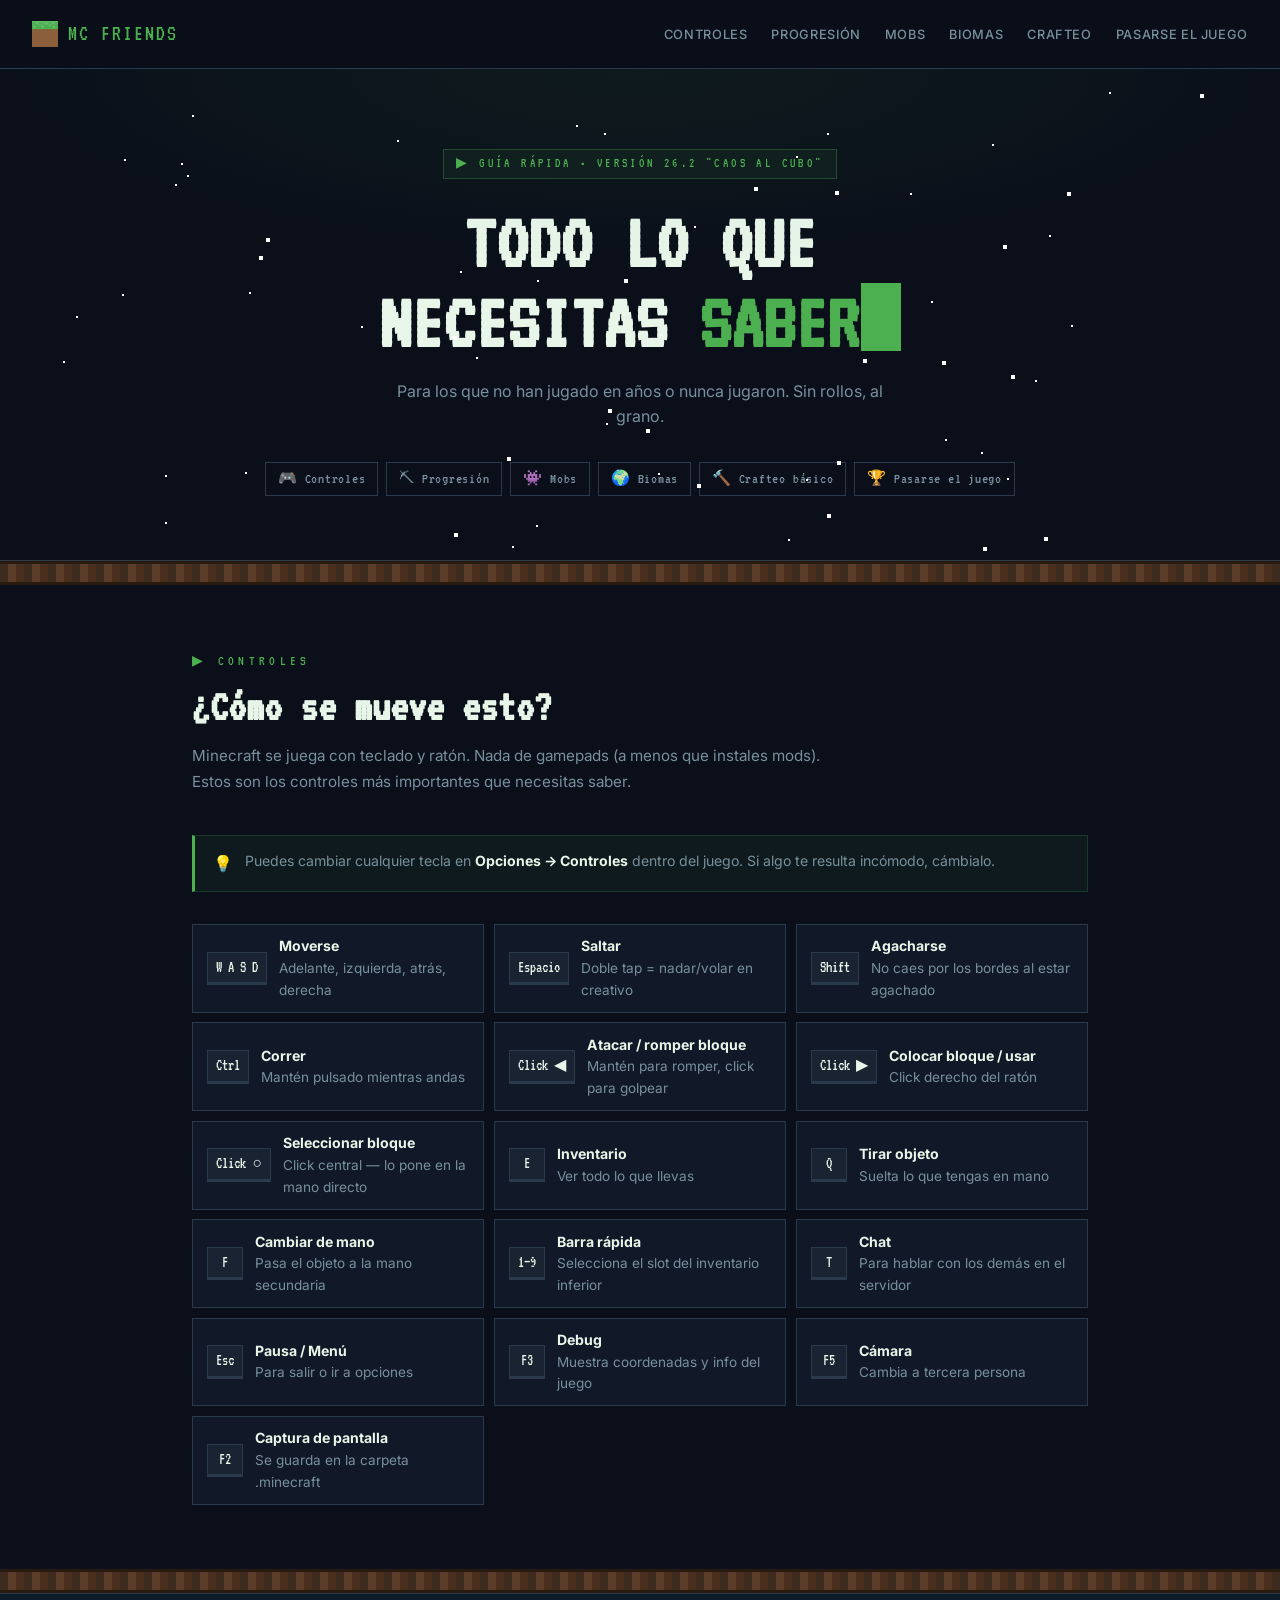
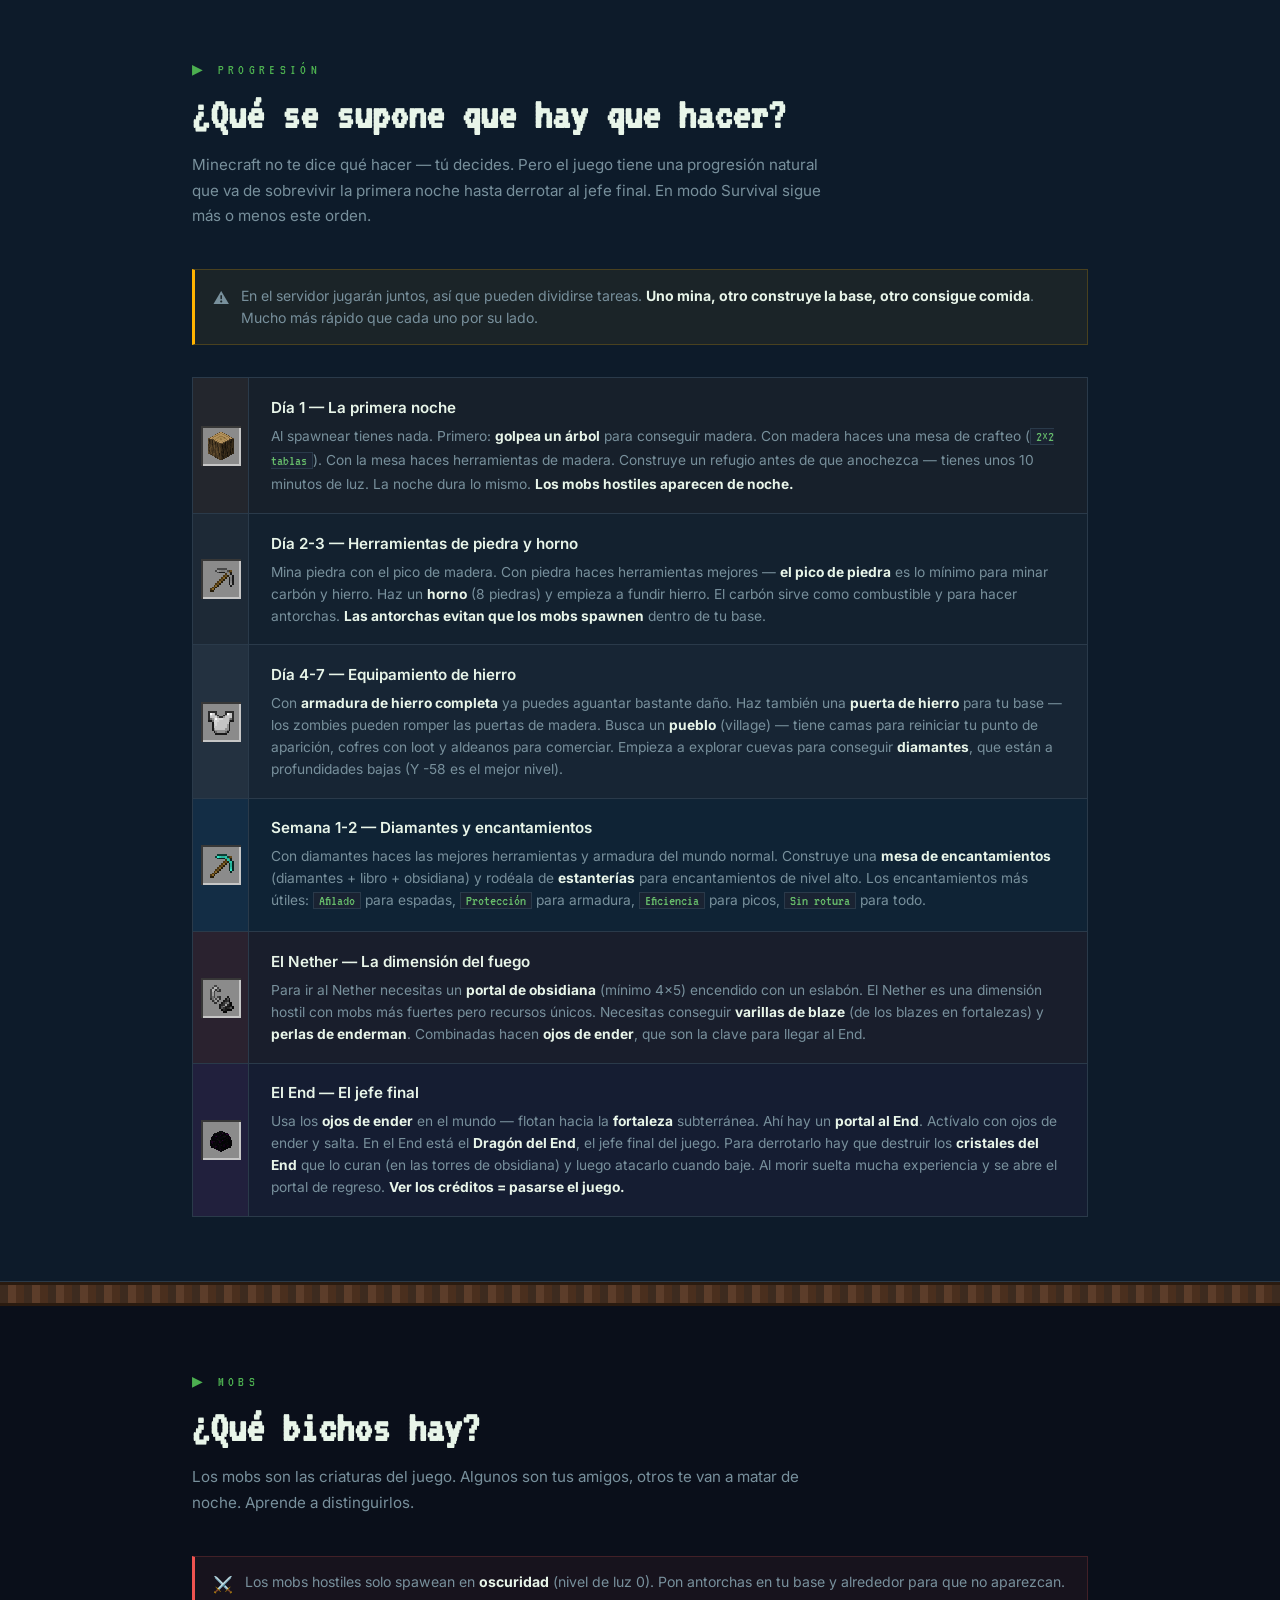
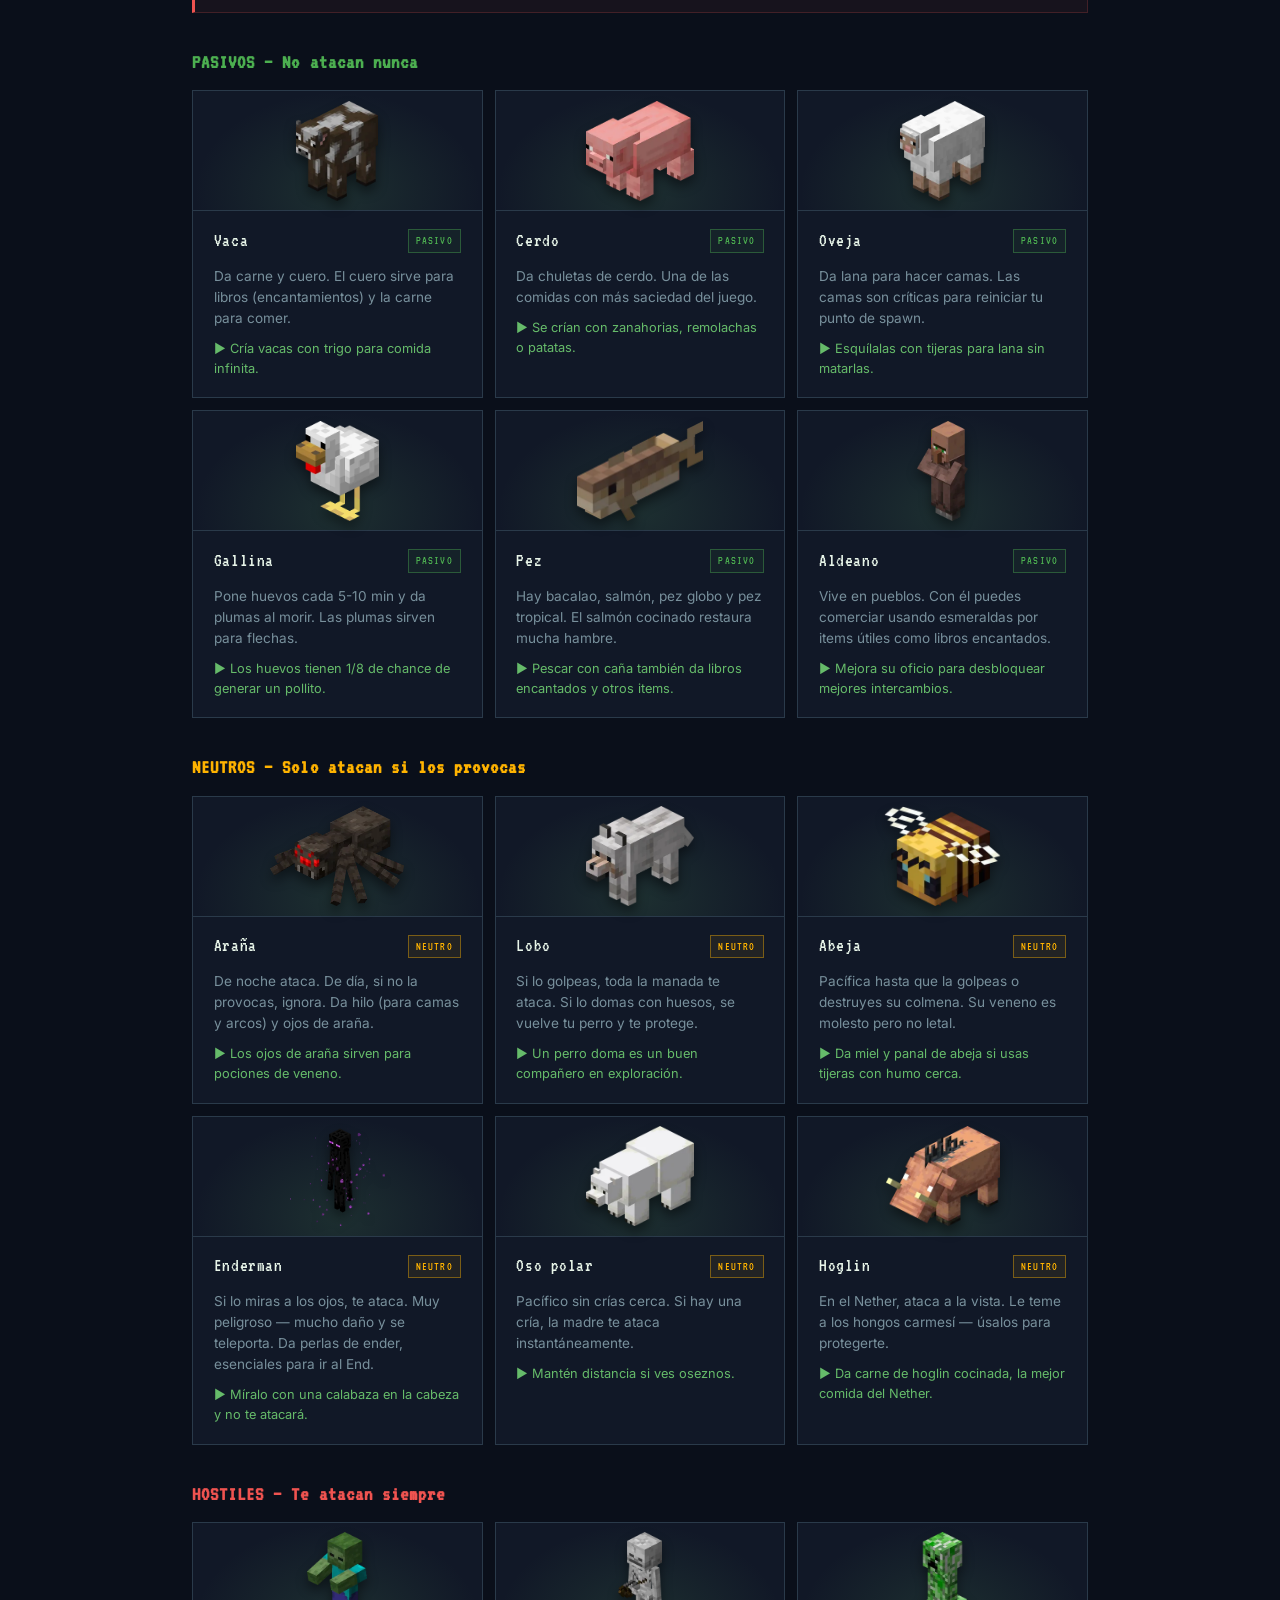
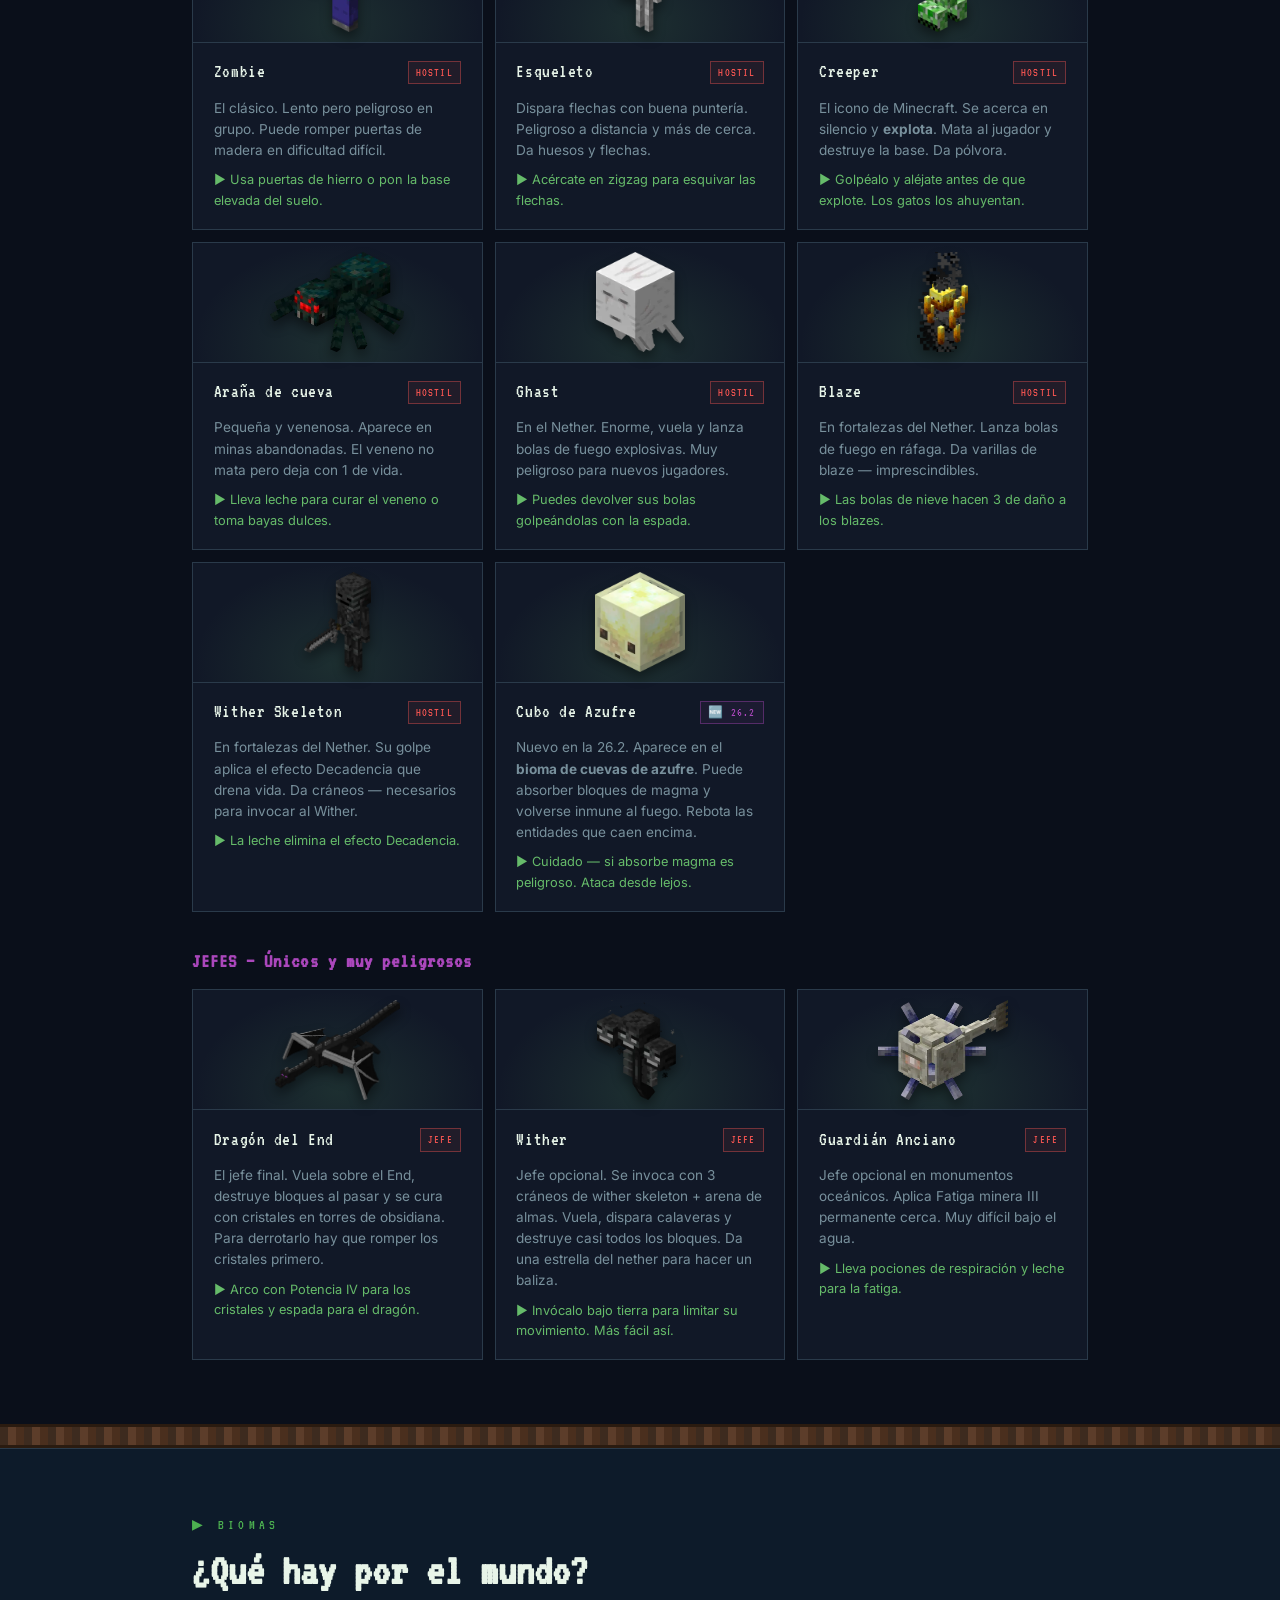
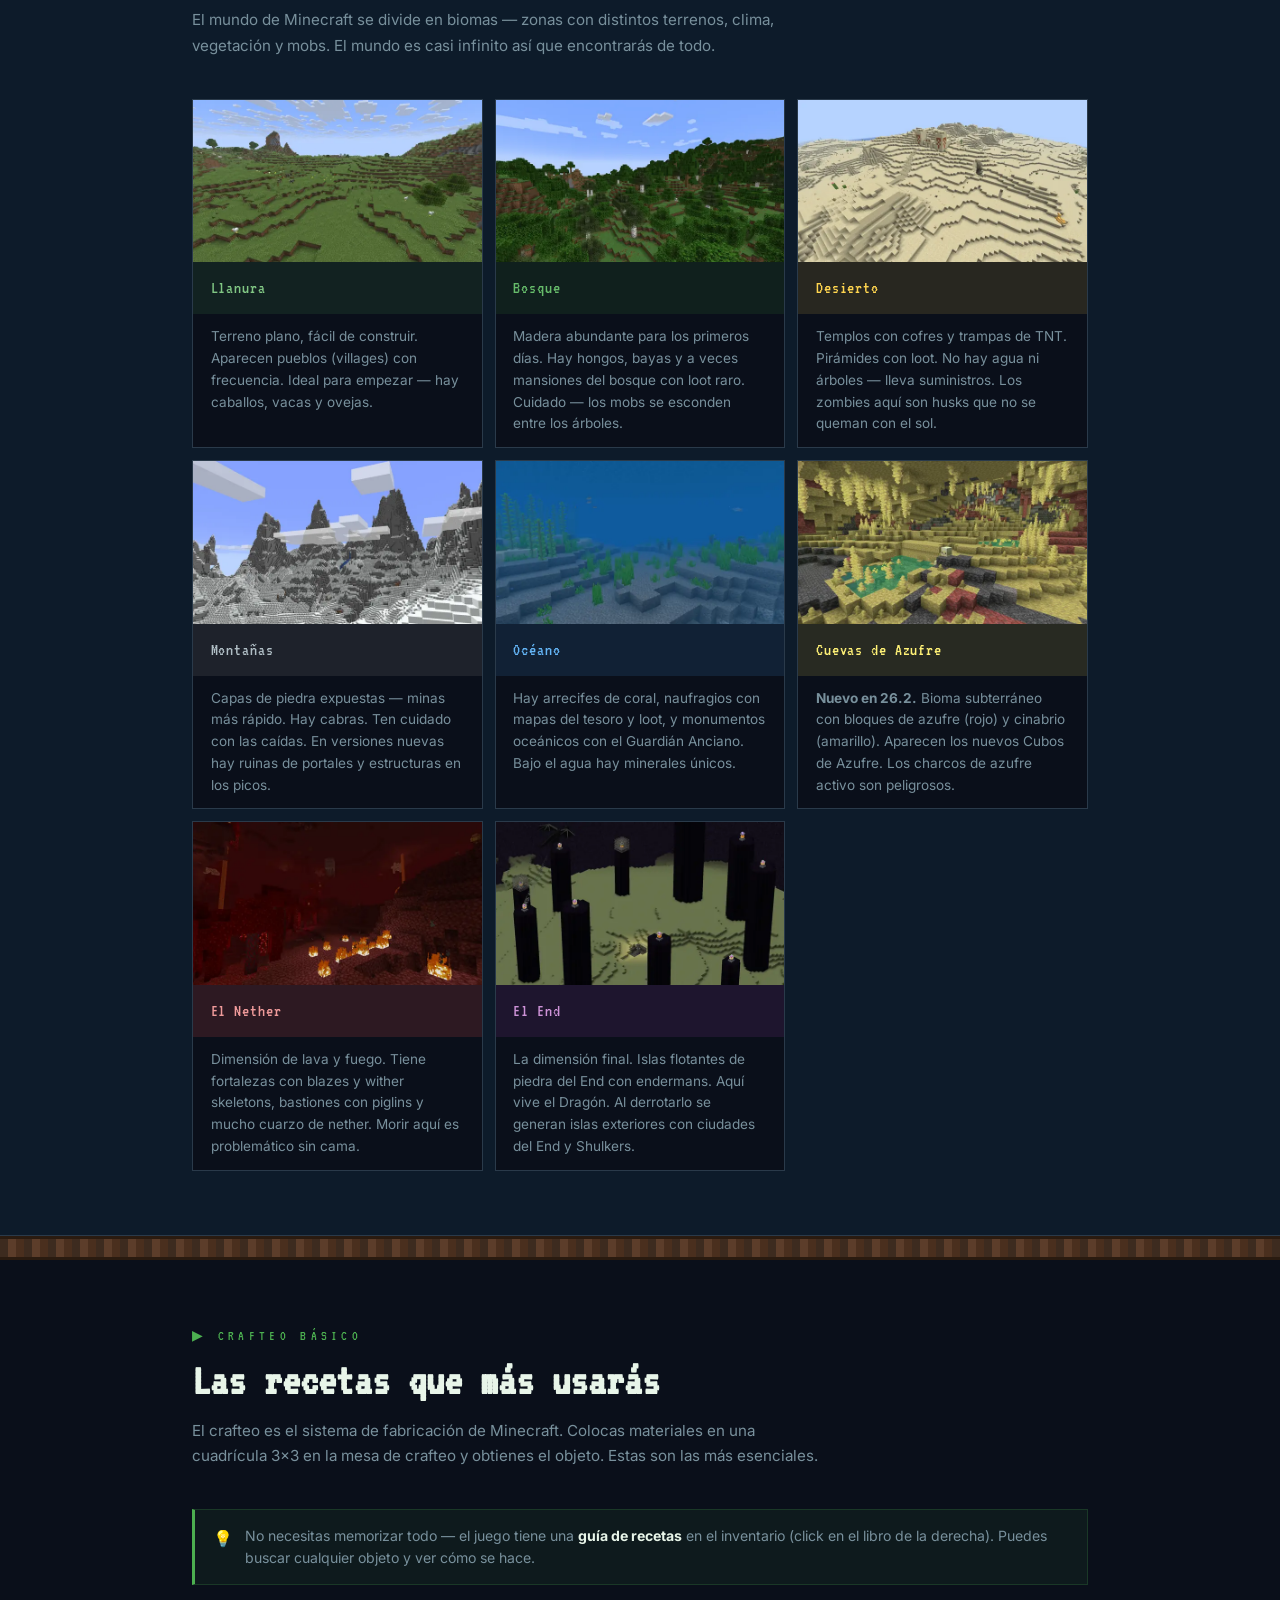
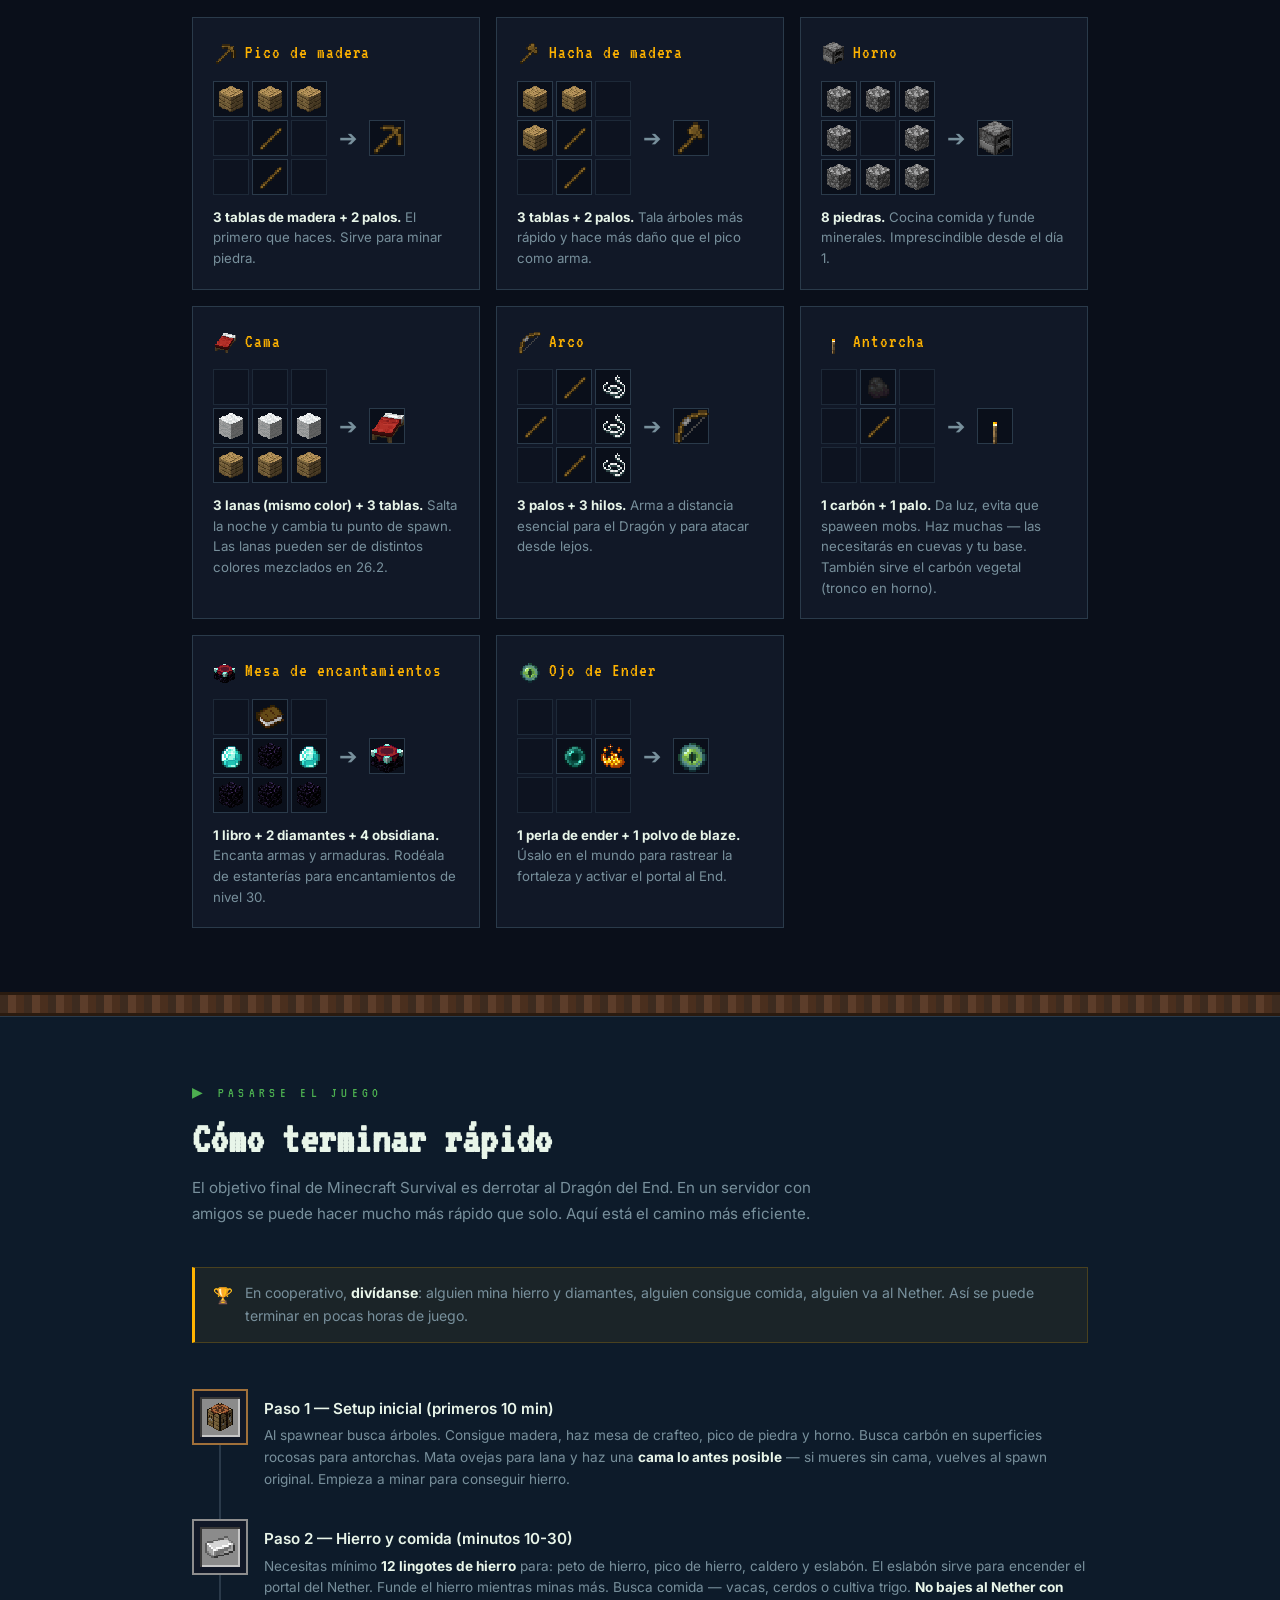
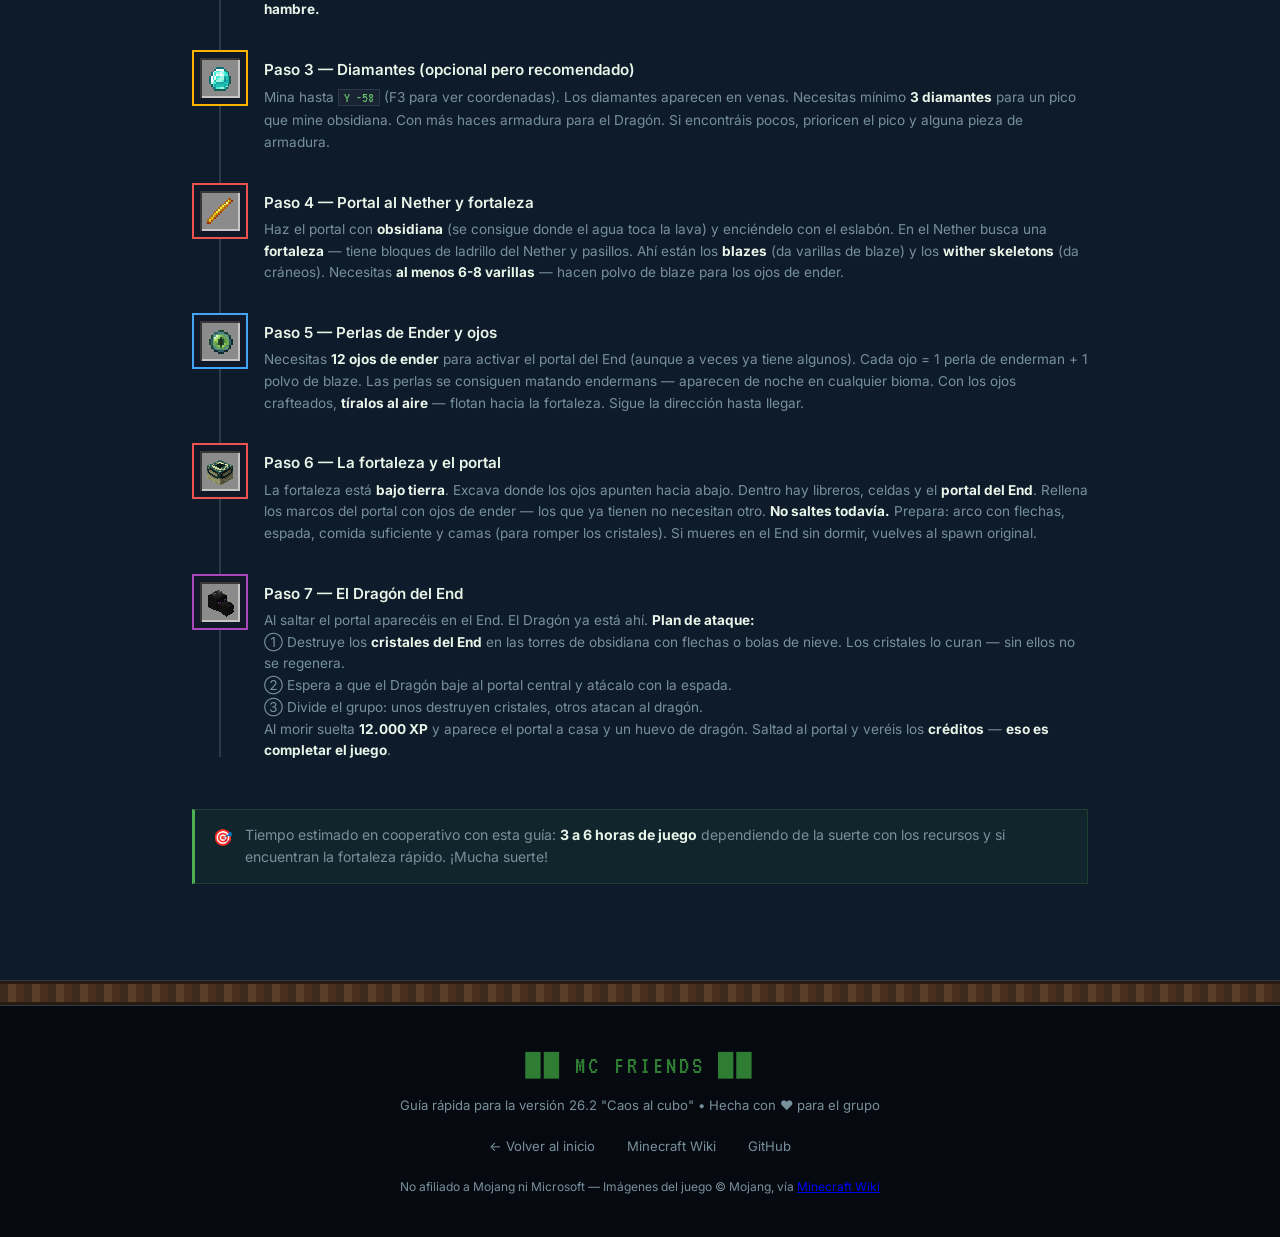
==== commit 3f9b186c: "feat: Enhance styling for inventory icons and recipe components - Added styles for inventory item ic" ====
--- a/guide/index.html
+++ b/guide/index.html
@@ -12,7 +12,7 @@
 	<body>
 		<!-- NAV -->
 		<nav>
-			<a href="index.html" class="nav-logo">
+			<a href="/" class="nav-logo">
 				<div class="grass-block">
 					<svg viewBox="0 0 16 16" xmlns="http://www.w3.org/2000/svg">
 						<rect width="16" height="16" fill="#8B5E3C" />
@@ -217,7 +217,7 @@
 
 				<div class="progress-track reveal">
 					<div class="progress-step step-wood">
-						<div class="progress-num">🪵</div>
+						<div class="progress-num"><img src="img/items/oak-log.png" alt="Tronco de roble" /></div>
 						<div class="progress-body">
 							<div class="progress-title">Día 1 — La primera noche</div>
 							<div class="progress-desc">
@@ -231,7 +231,7 @@
 						</div>
 					</div>
 					<div class="progress-step step-stone">
-						<div class="progress-num">🪨</div>
+						<div class="progress-num"><img src="img/items/stone-pickaxe.png" alt="Pico de piedra" /></div>
 						<div class="progress-body">
 							<div class="progress-title">
 								Día 2-3 — Herramientas de piedra y horno
@@ -248,7 +248,7 @@
 						</div>
 					</div>
 					<div class="progress-step step-iron">
-						<div class="progress-num">⚙️</div>
+						<div class="progress-num"><img src="img/items/iron-chestplate.png" alt="Peto de hierro" /></div>
 						<div class="progress-body">
 							<div class="progress-title">Día 4-7 — Equipamiento de hierro</div>
 							<div class="progress-desc">
@@ -265,7 +265,7 @@
 						</div>
 					</div>
 					<div class="progress-step step-diamond">
-						<div class="progress-num">💎</div>
+						<div class="progress-num"><img src="img/items/diamond-pickaxe.png" alt="Pico de diamante" /></div>
 						<div class="progress-body">
 							<div class="progress-title">
 								Semana 1-2 — Diamantes y encantamientos
@@ -283,7 +283,7 @@
 						</div>
 					</div>
 					<div class="progress-step step-nether">
-						<div class="progress-num">🔥</div>
+						<div class="progress-num"><img src="img/items/flint-and-steel.png" alt="Eslabón" /></div>
 						<div class="progress-body">
 							<div class="progress-title">
 								El Nether — La dimensión del fuego
@@ -301,7 +301,7 @@
 						</div>
 					</div>
 					<div class="progress-step step-end">
-						<div class="progress-num">🐉</div>
+						<div class="progress-num"><img src="img/items/dragon-egg.png" alt="Huevo de dragón" /></div>
 						<div class="progress-body">
 							<div class="progress-title">El End — El jefe final</div>
 							<div class="progress-desc">
@@ -355,8 +355,11 @@
 				</h3>
 				<div class="mobs-grid reveal" style="margin-bottom: 2rem">
 					<div class="mob-card">
-						<div class="mob-header">
-							<span class="mob-emoji">🐄</span><span class="mob-name">Vaca</span
+						<div class="mob-portrait">
+							<img src="img/mobs/cow.webp" alt="Vaca" loading="lazy" />
+						</div>
+						<div class="mob-header">
+							<span class="mob-name">Vaca</span
 							><span class="mob-tag tag-pasivo">Pasivo</span>
 						</div>
 						<div class="mob-desc">
@@ -368,9 +371,11 @@
 						</div>
 					</div>
 					<div class="mob-card">
-						<div class="mob-header">
-							<span class="mob-emoji">🐷</span
-							><span class="mob-name">Cerdo</span
+						<div class="mob-portrait">
+							<img src="img/mobs/pig.webp" alt="Cerdo" loading="lazy" />
+						</div>
+						<div class="mob-header">
+							<span class="mob-name">Cerdo</span
 							><span class="mob-tag tag-pasivo">Pasivo</span>
 						</div>
 						<div class="mob-desc">
@@ -382,9 +387,11 @@
 						</div>
 					</div>
 					<div class="mob-card">
-						<div class="mob-header">
-							<span class="mob-emoji">🐑</span
-							><span class="mob-name">Oveja</span
+						<div class="mob-portrait">
+							<img src="img/mobs/sheep.webp" alt="Oveja" loading="lazy" />
+						</div>
+						<div class="mob-header">
+							<span class="mob-name">Oveja</span
 							><span class="mob-tag tag-pasivo">Pasivo</span>
 						</div>
 						<div class="mob-desc">
@@ -396,9 +403,11 @@
 						</div>
 					</div>
 					<div class="mob-card">
-						<div class="mob-header">
-							<span class="mob-emoji">🐔</span
-							><span class="mob-name">Gallina</span
+						<div class="mob-portrait">
+							<img src="img/mobs/chicken.webp" alt="Gallina" loading="lazy" />
+						</div>
+						<div class="mob-header">
+							<span class="mob-name">Gallina</span
 							><span class="mob-tag tag-pasivo">Pasivo</span>
 						</div>
 						<div class="mob-desc">
@@ -410,8 +419,11 @@
 						</div>
 					</div>
 					<div class="mob-card">
-						<div class="mob-header">
-							<span class="mob-emoji">🐟</span><span class="mob-name">Pez</span
+						<div class="mob-portrait">
+							<img src="img/mobs/cod.webp" alt="Pez" loading="lazy" />
+						</div>
+						<div class="mob-header">
+							<span class="mob-name">Pez</span
 							><span class="mob-tag tag-pasivo">Pasivo</span>
 						</div>
 						<div class="mob-desc">
@@ -423,9 +435,11 @@
 						</div>
 					</div>
 					<div class="mob-card">
-						<div class="mob-header">
-							<span class="mob-emoji">🦙</span
-							><span class="mob-name">Aldeano</span
+						<div class="mob-portrait">
+							<img src="img/mobs/villager.webp" alt="Aldeano" loading="lazy" />
+						</div>
+						<div class="mob-header">
+							<span class="mob-name">Aldeano</span
 							><span class="mob-tag tag-pasivo">Pasivo</span>
 						</div>
 						<div class="mob-desc">
@@ -451,9 +465,11 @@
 				</h3>
 				<div class="mobs-grid reveal" style="margin-bottom: 2rem">
 					<div class="mob-card">
-						<div class="mob-header">
-							<span class="mob-emoji">🕷️</span
-							><span class="mob-name">Araña</span
+						<div class="mob-portrait">
+							<img src="img/mobs/spider.webp" alt="Araña" loading="lazy" />
+						</div>
+						<div class="mob-header">
+							<span class="mob-name">Araña</span
 							><span class="mob-tag tag-neutro">Neutro</span>
 						</div>
 						<div class="mob-desc">
@@ -465,8 +481,11 @@
 						</div>
 					</div>
 					<div class="mob-card">
-						<div class="mob-header">
-							<span class="mob-emoji">🐺</span><span class="mob-name">Lobo</span
+						<div class="mob-portrait">
+							<img src="img/mobs/wolf.webp" alt="Lobo" loading="lazy" />
+						</div>
+						<div class="mob-header">
+							<span class="mob-name">Lobo</span
 							><span class="mob-tag tag-neutro">Neutro</span>
 						</div>
 						<div class="mob-desc">
@@ -478,9 +497,11 @@
 						</div>
 					</div>
 					<div class="mob-card">
-						<div class="mob-header">
-							<span class="mob-emoji">🐝</span
-							><span class="mob-name">Abeja</span
+						<div class="mob-portrait">
+							<img src="img/mobs/bee.webp" alt="Abeja" loading="lazy" />
+						</div>
+						<div class="mob-header">
+							<span class="mob-name">Abeja</span
 							><span class="mob-tag tag-neutro">Neutro</span>
 						</div>
 						<div class="mob-desc">
@@ -492,9 +513,11 @@
 						</div>
 					</div>
 					<div class="mob-card">
-						<div class="mob-header">
-							<span class="mob-emoji">🗿</span
-							><span class="mob-name">Enderman</span
+						<div class="mob-portrait">
+							<img src="img/mobs/enderman.webp" alt="Enderman" loading="lazy" />
+						</div>
+						<div class="mob-header">
+							<span class="mob-name">Enderman</span
 							><span class="mob-tag tag-neutro">Neutro</span>
 						</div>
 						<div class="mob-desc">
@@ -506,9 +529,11 @@
 						</div>
 					</div>
 					<div class="mob-card">
-						<div class="mob-header">
-							<span class="mob-emoji">🐻</span
-							><span class="mob-name">Oso polar</span
+						<div class="mob-portrait">
+							<img src="img/mobs/polar-bear.webp" alt="Oso polar" loading="lazy" />
+						</div>
+						<div class="mob-header">
+							<span class="mob-name">Oso polar</span
 							><span class="mob-tag tag-neutro">Neutro</span>
 						</div>
 						<div class="mob-desc">
@@ -518,9 +543,11 @@
 						<div class="mob-tip">Mantén distancia si ves oseznos.</div>
 					</div>
 					<div class="mob-card">
-						<div class="mob-header">
-							<span class="mob-emoji">🦛</span
-							><span class="mob-name">Hoglin</span
+						<div class="mob-portrait">
+							<img src="img/mobs/hoglin.webp" alt="Hoglin" loading="lazy" />
+						</div>
+						<div class="mob-header">
+							<span class="mob-name">Hoglin</span
 							><span class="mob-tag tag-neutro">Neutro</span>
 						</div>
 						<div class="mob-desc">
@@ -546,9 +573,11 @@
 				</h3>
 				<div class="mobs-grid reveal" style="margin-bottom: 2rem">
 					<div class="mob-card">
-						<div class="mob-header">
-							<span class="mob-emoji">🧟</span
-							><span class="mob-name">Zombie</span
+						<div class="mob-portrait">
+							<img src="img/mobs/zombie.webp" alt="Zombie" loading="lazy" />
+						</div>
+						<div class="mob-header">
+							<span class="mob-name">Zombie</span
 							><span class="mob-tag tag-hostil">Hostil</span>
 						</div>
 						<div class="mob-desc">
@@ -560,9 +589,11 @@
 						</div>
 					</div>
 					<div class="mob-card">
-						<div class="mob-header">
-							<span class="mob-emoji">🏹</span
-							><span class="mob-name">Esqueleto</span
+						<div class="mob-portrait">
+							<img src="img/mobs/skeleton.webp" alt="Esqueleto" loading="lazy" />
+						</div>
+						<div class="mob-header">
+							<span class="mob-name">Esqueleto</span
 							><span class="mob-tag tag-hostil">Hostil</span>
 						</div>
 						<div class="mob-desc">
@@ -574,9 +605,11 @@
 						</div>
 					</div>
 					<div class="mob-card">
-						<div class="mob-header">
-							<span class="mob-emoji">💚</span
-							><span class="mob-name">Creeper</span
+						<div class="mob-portrait">
+							<img src="img/mobs/creeper.webp" alt="Creeper" loading="lazy" />
+						</div>
+						<div class="mob-header">
+							<span class="mob-name">Creeper</span
 							><span class="mob-tag tag-hostil">Hostil</span>
 						</div>
 						<div class="mob-desc">
@@ -589,9 +622,11 @@
 						</div>
 					</div>
 					<div class="mob-card">
-						<div class="mob-header">
-							<span class="mob-emoji">🕸️</span
-							><span class="mob-name">Araña de cueva</span
+						<div class="mob-portrait">
+							<img src="img/mobs/cave-spider.webp" alt="Araña de cueva" loading="lazy" />
+						</div>
+						<div class="mob-header">
+							<span class="mob-name">Araña de cueva</span
 							><span class="mob-tag tag-hostil">Hostil</span>
 						</div>
 						<div class="mob-desc">
@@ -603,9 +638,11 @@
 						</div>
 					</div>
 					<div class="mob-card">
-						<div class="mob-header">
-							<span class="mob-emoji">👻</span
-							><span class="mob-name">Ghast</span
+						<div class="mob-portrait">
+							<img src="img/mobs/ghast.webp" alt="Ghast" loading="lazy" />
+						</div>
+						<div class="mob-header">
+							<span class="mob-name">Ghast</span
 							><span class="mob-tag tag-hostil">Hostil</span>
 						</div>
 						<div class="mob-desc">
@@ -617,9 +654,11 @@
 						</div>
 					</div>
 					<div class="mob-card">
-						<div class="mob-header">
-							<span class="mob-emoji">🧱</span
-							><span class="mob-name">Blaze</span
+						<div class="mob-portrait">
+							<img src="img/mobs/blaze.webp" alt="Blaze" loading="lazy" />
+						</div>
+						<div class="mob-header">
+							<span class="mob-name">Blaze</span
 							><span class="mob-tag tag-hostil">Hostil</span>
 						</div>
 						<div class="mob-desc">
@@ -631,9 +670,11 @@
 						</div>
 					</div>
 					<div class="mob-card">
-						<div class="mob-header">
-							<span class="mob-emoji">💀</span
-							><span class="mob-name">Wither Skeleton</span
+						<div class="mob-portrait">
+							<img src="img/mobs/wither-skeleton.webp" alt="Wither Skeleton" loading="lazy" />
+						</div>
+						<div class="mob-header">
+							<span class="mob-name">Wither Skeleton</span
 							><span class="mob-tag tag-hostil">Hostil</span>
 						</div>
 						<div class="mob-desc">
@@ -643,9 +684,11 @@
 						<div class="mob-tip">La leche elimina el efecto Decadencia.</div>
 					</div>
 					<div class="mob-card">
-						<div class="mob-header">
-							<span class="mob-emoji">🟨</span
-							><span class="mob-name">Cubo de Azufre</span
+						<div class="mob-portrait">
+							<img src="img/mobs/sulfur-cube.webp" alt="Cubo de Azufre" loading="lazy" />
+						</div>
+						<div class="mob-header">
+							<span class="mob-name">Cubo de Azufre</span
 							><span class="mob-tag tag-nuevo">🆕 26.2</span>
 						</div>
 						<div class="mob-desc">
@@ -673,9 +716,11 @@
 				</h3>
 				<div class="mobs-grid reveal">
 					<div class="mob-card">
-						<div class="mob-header">
-							<span class="mob-emoji">🐉</span
-							><span class="mob-name">Dragón del End</span
+						<div class="mob-portrait">
+							<img src="img/mobs/ender-dragon.webp" alt="Dragón del End" loading="lazy" />
+						</div>
+						<div class="mob-header">
+							<span class="mob-name">Dragón del End</span
 							><span class="mob-tag tag-hostil">Jefe</span>
 						</div>
 						<div class="mob-desc">
@@ -688,9 +733,11 @@
 						</div>
 					</div>
 					<div class="mob-card">
-						<div class="mob-header">
-							<span class="mob-emoji">💀</span
-							><span class="mob-name">Wither</span
+						<div class="mob-portrait">
+							<img src="img/mobs/wither.webp" alt="Wither" loading="lazy" />
+						</div>
+						<div class="mob-header">
+							<span class="mob-name">Wither</span
 							><span class="mob-tag tag-hostil">Jefe</span>
 						</div>
 						<div class="mob-desc">
@@ -703,9 +750,11 @@
 						</div>
 					</div>
 					<div class="mob-card">
-						<div class="mob-header">
-							<span class="mob-emoji">🌊</span
-							><span class="mob-name">Guardián Anciano</span
+						<div class="mob-portrait">
+							<img src="img/mobs/elder-guardian.webp" alt="Guardián Anciano" loading="lazy" />
+						</div>
+						<div class="mob-header">
+							<span class="mob-name">Guardián Anciano</span
 							><span class="mob-tag tag-hostil">Jefe</span>
 						</div>
 						<div class="mob-desc">
@@ -735,14 +784,16 @@
 
 				<div class="biomes-grid reveal">
 					<div class="biome-card">
-						<div class="biome-header biome-plains">🌾 Llanura</div>
+						<img class="biome-img" src="img/biomes/plains.webp" alt="Paisaje de Llanura" loading="lazy" />
+						<div class="biome-header biome-plains">Llanura</div>
 						<div class="biome-body">
 							Terreno plano, fácil de construir. Aparecen pueblos (villages) con
 							frecuencia. Ideal para empezar — hay caballos, vacas y ovejas.
 						</div>
 					</div>
 					<div class="biome-card">
-						<div class="biome-header biome-forest">🌲 Bosque</div>
+						<img class="biome-img" src="img/biomes/forest.webp" alt="Paisaje de Bosque" loading="lazy" />
+						<div class="biome-header biome-forest">Bosque</div>
 						<div class="biome-body">
 							Madera abundante para los primeros días. Hay hongos, bayas y a
 							veces mansiones del bosque con loot raro. Cuidado — los mobs se
@@ -750,7 +801,8 @@
 						</div>
 					</div>
 					<div class="biome-card">
-						<div class="biome-header biome-desert">🏜️ Desierto</div>
+						<img class="biome-img" src="img/biomes/desert.webp" alt="Paisaje de Desierto" loading="lazy" />
+						<div class="biome-header biome-desert">Desierto</div>
 						<div class="biome-body">
 							Templos con cofres y trampas de TNT. Pirámides con loot. No hay
 							agua ni árboles — lleva suministros. Los zombies aquí son husks
@@ -758,7 +810,8 @@
 						</div>
 					</div>
 					<div class="biome-card">
-						<div class="biome-header biome-mountains">⛰️ Montañas</div>
+						<img class="biome-img" src="img/biomes/mountains.webp" alt="Paisaje de Montañas" loading="lazy" />
+						<div class="biome-header biome-mountains">Montañas</div>
 						<div class="biome-body">
 							Capas de piedra expuestas — minas más rápido. Hay cabras. Ten
 							cuidado con las caídas. En versiones nuevas hay ruinas de portales
@@ -766,7 +819,8 @@
 						</div>
 					</div>
 					<div class="biome-card">
-						<div class="biome-header biome-ocean">🌊 Océano</div>
+						<img class="biome-img" src="img/biomes/ocean.webp" alt="Paisaje de Océano" loading="lazy" />
+						<div class="biome-header biome-ocean">Océano</div>
 						<div class="biome-body">
 							Hay arrecifes de coral, naufragios con mapas del tesoro y loot, y
 							monumentos oceánicos con el Guardián Anciano. Bajo el agua hay
@@ -774,7 +828,8 @@
 						</div>
 					</div>
 					<div class="biome-card">
-						<div class="biome-header biome-sulfur">🟡 Cuevas de Azufre</div>
+						<img class="biome-img" src="img/biomes/sulfur-caves.webp" alt="Paisaje de Cuevas de Azufre" loading="lazy" />
+						<div class="biome-header biome-sulfur">Cuevas de Azufre</div>
 						<div class="biome-body">
 							<strong>Nuevo en 26.2.</strong> Bioma subterráneo con bloques de
 							azufre (rojo) y cinabrio (amarillo). Aparecen los nuevos Cubos de
@@ -782,7 +837,8 @@
 						</div>
 					</div>
 					<div class="biome-card">
-						<div class="biome-header biome-nether">🔥 El Nether</div>
+						<img class="biome-img" src="img/biomes/nether.webp" alt="Paisaje de El Nether" loading="lazy" />
+						<div class="biome-header biome-nether">El Nether</div>
 						<div class="biome-body">
 							Dimensión de lava y fuego. Tiene fortalezas con blazes y wither
 							skeletons, bastiones con piglins y mucho cuarzo de nether. Morir
@@ -790,7 +846,8 @@
 						</div>
 					</div>
 					<div class="biome-card">
-						<div class="biome-header biome-end">🌌 El End</div>
+						<img class="biome-img" src="img/biomes/end.webp" alt="Paisaje de El End" loading="lazy" />
+						<div class="biome-header biome-end">El End</div>
 						<div class="biome-body">
 							La dimensión final. Islas flotantes de piedra del End con
 							endermans. Aquí vive el Dragón. Al derrotarlo se generan islas
@@ -826,17 +883,21 @@
 
 				<div class="recipe-grid reveal">
 					<div class="recipe-card">
-						<div class="recipe-name">⛏ Pico de madera</div>
-						<div class="recipe-table">
-							<div class="recipe-cell">🪵</div>
-							<div class="recipe-cell">🪵</div>
-							<div class="recipe-cell">🪵</div>
-							<div class="recipe-cell empty">·</div>
-							<div class="recipe-cell">🥢</div>
-							<div class="recipe-cell empty">·</div>
-							<div class="recipe-cell empty">·</div>
-							<div class="recipe-cell">🥢</div>
-							<div class="recipe-cell empty">·</div>
+						<div class="recipe-name"><img class="recipe-name-icon" src="img/items/wooden-pickaxe.png" alt="" />Pico de madera</div>
+						<div class="recipe-craft">
+							<div class="recipe-table">
+								<div class="recipe-cell"><img class="recipe-icon" src="img/items/oak-planks.png" alt="Tablas de madera" title="Tablas de madera" /></div>
+								<div class="recipe-cell"><img class="recipe-icon" src="img/items/oak-planks.png" alt="Tablas de madera" title="Tablas de madera" /></div>
+								<div class="recipe-cell"><img class="recipe-icon" src="img/items/oak-planks.png" alt="Tablas de madera" title="Tablas de madera" /></div>
+								<div class="recipe-cell empty"></div>
+								<div class="recipe-cell"><img class="recipe-icon" src="img/items/stick.png" alt="Palo" title="Palo" /></div>
+								<div class="recipe-cell empty"></div>
+								<div class="recipe-cell empty"></div>
+								<div class="recipe-cell"><img class="recipe-icon" src="img/items/stick.png" alt="Palo" title="Palo" /></div>
+								<div class="recipe-cell empty"></div>
+							</div>
+							<span class="recipe-arrow" aria-hidden="true">&#x2794;</span>
+							<div class="recipe-cell recipe-result"><img class="recipe-icon" src="img/items/wooden-pickaxe.png" alt="Pico de madera" title="Pico de madera" /></div>
 						</div>
 						<div class="recipe-desc">
 							<strong>3 tablas de madera + 2 palos.</strong> El primero que
@@ -844,17 +905,21 @@
 						</div>
 					</div>
 					<div class="recipe-card">
-						<div class="recipe-name">🪓 Hacha de madera</div>
-						<div class="recipe-table">
-							<div class="recipe-cell">🪵</div>
-							<div class="recipe-cell">🪵</div>
-							<div class="recipe-cell empty">·</div>
-							<div class="recipe-cell">🪵</div>
-							<div class="recipe-cell">🥢</div>
-							<div class="recipe-cell empty">·</div>
-							<div class="recipe-cell empty">·</div>
-							<div class="recipe-cell">🥢</div>
-							<div class="recipe-cell empty">·</div>
+						<div class="recipe-name"><img class="recipe-name-icon" src="img/items/wooden-axe.png" alt="" />Hacha de madera</div>
+						<div class="recipe-craft">
+							<div class="recipe-table">
+								<div class="recipe-cell"><img class="recipe-icon" src="img/items/oak-planks.png" alt="Tablas de madera" title="Tablas de madera" /></div>
+								<div class="recipe-cell"><img class="recipe-icon" src="img/items/oak-planks.png" alt="Tablas de madera" title="Tablas de madera" /></div>
+								<div class="recipe-cell empty"></div>
+								<div class="recipe-cell"><img class="recipe-icon" src="img/items/oak-planks.png" alt="Tablas de madera" title="Tablas de madera" /></div>
+								<div class="recipe-cell"><img class="recipe-icon" src="img/items/stick.png" alt="Palo" title="Palo" /></div>
+								<div class="recipe-cell empty"></div>
+								<div class="recipe-cell empty"></div>
+								<div class="recipe-cell"><img class="recipe-icon" src="img/items/stick.png" alt="Palo" title="Palo" /></div>
+								<div class="recipe-cell empty"></div>
+							</div>
+							<span class="recipe-arrow" aria-hidden="true">&#x2794;</span>
+							<div class="recipe-cell recipe-result"><img class="recipe-icon" src="img/items/wooden-axe.png" alt="Hacha de madera" title="Hacha de madera" /></div>
 						</div>
 						<div class="recipe-desc">
 							<strong>3 tablas + 2 palos.</strong> Tala árboles más rápido y
@@ -862,17 +927,21 @@
 						</div>
 					</div>
 					<div class="recipe-card">
-						<div class="recipe-name">🔥 Horno</div>
-						<div class="recipe-table">
-							<div class="recipe-cell">🪨</div>
-							<div class="recipe-cell">🪨</div>
-							<div class="recipe-cell">🪨</div>
-							<div class="recipe-cell">🪨</div>
-							<div class="recipe-cell empty">·</div>
-							<div class="recipe-cell">🪨</div>
-							<div class="recipe-cell">🪨</div>
-							<div class="recipe-cell">🪨</div>
-							<div class="recipe-cell">🪨</div>
+						<div class="recipe-name"><img class="recipe-name-icon" src="img/items/furnace.png" alt="" />Horno</div>
+						<div class="recipe-craft">
+							<div class="recipe-table">
+								<div class="recipe-cell"><img class="recipe-icon" src="img/items/cobblestone.png" alt="Piedra labrada" title="Piedra labrada" /></div>
+								<div class="recipe-cell"><img class="recipe-icon" src="img/items/cobblestone.png" alt="Piedra labrada" title="Piedra labrada" /></div>
+								<div class="recipe-cell"><img class="recipe-icon" src="img/items/cobblestone.png" alt="Piedra labrada" title="Piedra labrada" /></div>
+								<div class="recipe-cell"><img class="recipe-icon" src="img/items/cobblestone.png" alt="Piedra labrada" title="Piedra labrada" /></div>
+								<div class="recipe-cell empty"></div>
+								<div class="recipe-cell"><img class="recipe-icon" src="img/items/cobblestone.png" alt="Piedra labrada" title="Piedra labrada" /></div>
+								<div class="recipe-cell"><img class="recipe-icon" src="img/items/cobblestone.png" alt="Piedra labrada" title="Piedra labrada" /></div>
+								<div class="recipe-cell"><img class="recipe-icon" src="img/items/cobblestone.png" alt="Piedra labrada" title="Piedra labrada" /></div>
+								<div class="recipe-cell"><img class="recipe-icon" src="img/items/cobblestone.png" alt="Piedra labrada" title="Piedra labrada" /></div>
+							</div>
+							<span class="recipe-arrow" aria-hidden="true">&#x2794;</span>
+							<div class="recipe-cell recipe-result"><img class="recipe-icon" src="img/items/furnace.png" alt="Horno" title="Horno" /></div>
 						</div>
 						<div class="recipe-desc">
 							<strong>8 piedras.</strong> Cocina comida y funde minerales.
@@ -880,17 +949,21 @@
 						</div>
 					</div>
 					<div class="recipe-card">
-						<div class="recipe-name">🛏 Cama</div>
-						<div class="recipe-table">
-							<div class="recipe-cell empty">·</div>
-							<div class="recipe-cell empty">·</div>
-							<div class="recipe-cell empty">·</div>
-							<div class="recipe-cell">🟫</div>
-							<div class="recipe-cell">🟫</div>
-							<div class="recipe-cell">🟫</div>
-							<div class="recipe-cell">🪵</div>
-							<div class="recipe-cell">🪵</div>
-							<div class="recipe-cell">🪵</div>
+						<div class="recipe-name"><img class="recipe-name-icon" src="img/items/red-bed.png" alt="" />Cama</div>
+						<div class="recipe-craft">
+							<div class="recipe-table">
+								<div class="recipe-cell empty"></div>
+								<div class="recipe-cell empty"></div>
+								<div class="recipe-cell empty"></div>
+								<div class="recipe-cell"><img class="recipe-icon" src="img/items/white-wool.png" alt="Lana" title="Lana" /></div>
+								<div class="recipe-cell"><img class="recipe-icon" src="img/items/white-wool.png" alt="Lana" title="Lana" /></div>
+								<div class="recipe-cell"><img class="recipe-icon" src="img/items/white-wool.png" alt="Lana" title="Lana" /></div>
+								<div class="recipe-cell"><img class="recipe-icon" src="img/items/oak-planks.png" alt="Tablas de madera" title="Tablas de madera" /></div>
+								<div class="recipe-cell"><img class="recipe-icon" src="img/items/oak-planks.png" alt="Tablas de madera" title="Tablas de madera" /></div>
+								<div class="recipe-cell"><img class="recipe-icon" src="img/items/oak-planks.png" alt="Tablas de madera" title="Tablas de madera" /></div>
+							</div>
+							<span class="recipe-arrow" aria-hidden="true">&#x2794;</span>
+							<div class="recipe-cell recipe-result"><img class="recipe-icon" src="img/items/red-bed.png" alt="Cama" title="Cama" /></div>
 						</div>
 						<div class="recipe-desc">
 							<strong>3 lanas (mismo color) + 3 tablas.</strong> Salta la noche
@@ -899,17 +972,21 @@
 						</div>
 					</div>
 					<div class="recipe-card">
-						<div class="recipe-name">🏹 Arco</div>
-						<div class="recipe-table">
-							<div class="recipe-cell empty">·</div>
-							<div class="recipe-cell">🥢</div>
-							<div class="recipe-cell">〰️</div>
-							<div class="recipe-cell">🥢</div>
-							<div class="recipe-cell empty">·</div>
-							<div class="recipe-cell">〰️</div>
-							<div class="recipe-cell empty">·</div>
-							<div class="recipe-cell">🥢</div>
-							<div class="recipe-cell">〰️</div>
+						<div class="recipe-name"><img class="recipe-name-icon" src="img/items/bow.png" alt="" />Arco</div>
+						<div class="recipe-craft">
+							<div class="recipe-table">
+								<div class="recipe-cell empty"></div>
+								<div class="recipe-cell"><img class="recipe-icon" src="img/items/stick.png" alt="Palo" title="Palo" /></div>
+								<div class="recipe-cell"><img class="recipe-icon" src="img/items/string.png" alt="Hilo" title="Hilo" /></div>
+								<div class="recipe-cell"><img class="recipe-icon" src="img/items/stick.png" alt="Palo" title="Palo" /></div>
+								<div class="recipe-cell empty"></div>
+								<div class="recipe-cell"><img class="recipe-icon" src="img/items/string.png" alt="Hilo" title="Hilo" /></div>
+								<div class="recipe-cell empty"></div>
+								<div class="recipe-cell"><img class="recipe-icon" src="img/items/stick.png" alt="Palo" title="Palo" /></div>
+								<div class="recipe-cell"><img class="recipe-icon" src="img/items/string.png" alt="Hilo" title="Hilo" /></div>
+							</div>
+							<span class="recipe-arrow" aria-hidden="true">&#x2794;</span>
+							<div class="recipe-cell recipe-result"><img class="recipe-icon" src="img/items/bow.png" alt="Arco" title="Arco" /></div>
 						</div>
 						<div class="recipe-desc">
 							<strong>3 palos + 3 hilos.</strong> Arma a distancia esencial para
@@ -917,17 +994,21 @@
 						</div>
 					</div>
 					<div class="recipe-card">
-						<div class="recipe-name">🔦 Antorcha</div>
-						<div class="recipe-table">
-							<div class="recipe-cell empty">·</div>
-							<div class="recipe-cell">🪨</div>
-							<div class="recipe-cell empty">·</div>
-							<div class="recipe-cell empty">·</div>
-							<div class="recipe-cell">🥢</div>
-							<div class="recipe-cell empty">·</div>
-							<div class="recipe-cell empty">·</div>
-							<div class="recipe-cell empty">·</div>
-							<div class="recipe-cell empty">·</div>
+						<div class="recipe-name"><img class="recipe-name-icon" src="img/items/torch.png" alt="" />Antorcha</div>
+						<div class="recipe-craft">
+							<div class="recipe-table">
+								<div class="recipe-cell empty"></div>
+								<div class="recipe-cell"><img class="recipe-icon" src="img/items/coal.png" alt="Carbón" title="Carbón" /></div>
+								<div class="recipe-cell empty"></div>
+								<div class="recipe-cell empty"></div>
+								<div class="recipe-cell"><img class="recipe-icon" src="img/items/stick.png" alt="Palo" title="Palo" /></div>
+								<div class="recipe-cell empty"></div>
+								<div class="recipe-cell empty"></div>
+								<div class="recipe-cell empty"></div>
+								<div class="recipe-cell empty"></div>
+							</div>
+							<span class="recipe-arrow" aria-hidden="true">&#x2794;</span>
+							<div class="recipe-cell recipe-result"><img class="recipe-icon" src="img/items/torch.png" alt="Antorcha" title="Antorcha" /></div>
 						</div>
 						<div class="recipe-desc">
 							<strong>1 carbón + 1 palo.</strong> Da luz, evita que spaween
@@ -936,17 +1017,21 @@
 						</div>
 					</div>
 					<div class="recipe-card">
-						<div class="recipe-name">🧙 Mesa de encantamientos</div>
-						<div class="recipe-table">
-							<div class="recipe-cell empty">·</div>
-							<div class="recipe-cell">📖</div>
-							<div class="recipe-cell empty">·</div>
-							<div class="recipe-cell">💎</div>
-							<div class="recipe-cell">🟫</div>
-							<div class="recipe-cell">💎</div>
-							<div class="recipe-cell">⬛</div>
-							<div class="recipe-cell">⬛</div>
-							<div class="recipe-cell">⬛</div>
+						<div class="recipe-name"><img class="recipe-name-icon" src="img/items/enchanting-table.png" alt="" />Mesa de encantamientos</div>
+						<div class="recipe-craft">
+							<div class="recipe-table">
+								<div class="recipe-cell empty"></div>
+								<div class="recipe-cell"><img class="recipe-icon" src="img/items/book.png" alt="Libro" title="Libro" /></div>
+								<div class="recipe-cell empty"></div>
+								<div class="recipe-cell"><img class="recipe-icon" src="img/items/diamond.png" alt="Diamante" title="Diamante" /></div>
+								<div class="recipe-cell"><img class="recipe-icon" src="img/items/obsidian.png" alt="Obsidiana" title="Obsidiana" /></div>
+								<div class="recipe-cell"><img class="recipe-icon" src="img/items/diamond.png" alt="Diamante" title="Diamante" /></div>
+								<div class="recipe-cell"><img class="recipe-icon" src="img/items/obsidian.png" alt="Obsidiana" title="Obsidiana" /></div>
+								<div class="recipe-cell"><img class="recipe-icon" src="img/items/obsidian.png" alt="Obsidiana" title="Obsidiana" /></div>
+								<div class="recipe-cell"><img class="recipe-icon" src="img/items/obsidian.png" alt="Obsidiana" title="Obsidiana" /></div>
+							</div>
+							<span class="recipe-arrow" aria-hidden="true">&#x2794;</span>
+							<div class="recipe-cell recipe-result"><img class="recipe-icon" src="img/items/enchanting-table.png" alt="Mesa de encantamientos" title="Mesa de encantamientos" /></div>
 						</div>
 						<div class="recipe-desc">
 							<strong>1 libro + 2 diamantes + 4 obsidiana.</strong> Encanta
@@ -955,17 +1040,21 @@
 						</div>
 					</div>
 					<div class="recipe-card">
-						<div class="recipe-name">👁 Ojo de Ender</div>
-						<div class="recipe-table">
-							<div class="recipe-cell empty">·</div>
-							<div class="recipe-cell empty">·</div>
-							<div class="recipe-cell empty">·</div>
-							<div class="recipe-cell empty">·</div>
-							<div class="recipe-cell">👁️</div>
-							<div class="recipe-cell">🔥</div>
-							<div class="recipe-cell empty">·</div>
-							<div class="recipe-cell empty">·</div>
-							<div class="recipe-cell empty">·</div>
+						<div class="recipe-name"><img class="recipe-name-icon" src="img/items/eye-of-ender.png" alt="" />Ojo de Ender</div>
+						<div class="recipe-craft">
+							<div class="recipe-table">
+								<div class="recipe-cell empty"></div>
+								<div class="recipe-cell empty"></div>
+								<div class="recipe-cell empty"></div>
+								<div class="recipe-cell empty"></div>
+								<div class="recipe-cell"><img class="recipe-icon" src="img/items/ender-pearl.png" alt="Perla de ender" title="Perla de ender" /></div>
+								<div class="recipe-cell"><img class="recipe-icon" src="img/items/blaze-powder.png" alt="Polvo de blaze" title="Polvo de blaze" /></div>
+								<div class="recipe-cell empty"></div>
+								<div class="recipe-cell empty"></div>
+								<div class="recipe-cell empty"></div>
+							</div>
+							<span class="recipe-arrow" aria-hidden="true">&#x2794;</span>
+							<div class="recipe-cell recipe-result"><img class="recipe-icon" src="img/items/eye-of-ender.png" alt="Ojo de Ender" title="Ojo de Ender" /></div>
 						</div>
 						<div class="recipe-desc">
 							<strong>1 perla de ender + 1 polvo de blaze.</strong> Úsalo en el
@@ -1000,7 +1089,7 @@
 
 				<div class="speedrun-track reveal">
 					<div class="speedrun-step">
-						<div class="speedrun-dot">🪵</div>
+						<div class="speedrun-dot"><img src="img/items/crafting-table.png" alt="Mesa de crafteo" /></div>
 						<div class="speedrun-body">
 							<div class="speedrun-title">
 								Paso 1 — Setup inicial (primeros 10 min)
@@ -1016,7 +1105,7 @@
 						</div>
 					</div>
 					<div class="speedrun-step">
-						<div class="speedrun-dot">⚙️</div>
+						<div class="speedrun-dot"><img src="img/items/iron-ingot.png" alt="Lingote de hierro" /></div>
 						<div class="speedrun-body">
 							<div class="speedrun-title">
 								Paso 2 — Hierro y comida (minutos 10-30)
@@ -1031,7 +1120,7 @@
 						</div>
 					</div>
 					<div class="speedrun-step">
-						<div class="speedrun-dot">💎</div>
+						<div class="speedrun-dot"><img src="img/items/diamond.png" alt="Diamante" /></div>
 						<div class="speedrun-body">
 							<div class="speedrun-title">
 								Paso 3 — Diamantes (opcional pero recomendado)
@@ -1046,7 +1135,7 @@
 						</div>
 					</div>
 					<div class="speedrun-step">
-						<div class="speedrun-dot">🔥</div>
+						<div class="speedrun-dot"><img src="img/items/blaze-rod.png" alt="Varilla de blaze" /></div>
 						<div class="speedrun-body">
 							<div class="speedrun-title">
 								Paso 4 — Portal al Nether y fortaleza
@@ -1063,7 +1152,7 @@
 						</div>
 					</div>
 					<div class="speedrun-step">
-						<div class="speedrun-dot">👁️</div>
+						<div class="speedrun-dot"><img src="img/items/eye-of-ender.png" alt="Ojo de ender" /></div>
 						<div class="speedrun-body">
 							<div class="speedrun-title">Paso 5 — Perlas de Ender y ojos</div>
 							<div class="speedrun-desc">
@@ -1077,7 +1166,7 @@
 						</div>
 					</div>
 					<div class="speedrun-step">
-						<div class="speedrun-dot">🏰</div>
+						<div class="speedrun-dot"><img src="img/items/end-portal-frame.png" alt="Marco del portal del End" /></div>
 						<div class="speedrun-body">
 							<div class="speedrun-title">
 								Paso 6 — La fortaleza y el portal
@@ -1094,7 +1183,7 @@
 						</div>
 					</div>
 					<div class="speedrun-step">
-						<div class="speedrun-dot">🐉</div>
+						<div class="speedrun-dot"><img src="img/items/dragon-head.png" alt="Cabeza de dragón" /></div>
 						<div class="speedrun-body">
 							<div class="speedrun-title">Paso 7 — El Dragón del End</div>
 							<div class="speedrun-desc">
@@ -1138,14 +1227,18 @@
 				para el grupo
 			</div>
 			<div class="footer-links">
-				<a href="index.html">&#x2190; Volver al inicio</a>
+				<a href="/">&#x2190; Volver al inicio</a>
 				<a href="https://minecraft.wiki" target="_blank">Minecraft Wiki</a>
 				<a href="https://github.com/Freddyz5/deploycraft" target="_blank"
 					>GitHub</a
 				>
 			</div>
 			<div style="font-size: 0.75rem; color: var(--text-muted)">
-				No afiliado a Mojang ni Microsoft
+				No afiliado a Mojang ni Microsoft &mdash; Imágenes del juego &copy;
+				Mojang, vía
+				<a href="https://minecraft.wiki" target="_blank" rel="noopener"
+					>Minecraft Wiki</a
+				>
 			</div>
 		</footer>
 
--- a/guide/style.css
+++ b/guide/style.css
@@ -374,6 +374,18 @@
 	flex-shrink: 0;
 }
 
+/* Ícono en un casillero gris estilo inventario, para que los ítems oscuros se vean */
+.progress-num img,
+.speedrun-dot img {
+	width: 40px;
+	height: 40px;
+	padding: 5px;
+	image-rendering: pixelated;
+	background: #8b8b8b;
+	box-shadow:
+		inset 2px 2px 0 #373737,
+		inset -2px -2px 0 #c6c6c6;
+}
 .progress-body {
 	padding: 1.1rem 1.4rem;
 }
@@ -471,15 +483,34 @@
 	border-color: var(--green-dark);
 }
 
+.mob-portrait {
+	height: 120px;
+	margin: -1.1rem -1.3rem 0.5rem;
+	display: flex;
+	align-items: center;
+	justify-content: center;
+	background: radial-gradient(
+		ellipse at 50% 85%,
+		rgba(102, 187, 106, 0.14),
+		transparent 70%
+	);
+	border-bottom: 1px solid var(--border);
+}
+.mob-portrait img {
+	max-width: 70%;
+	max-height: 100px;
+	object-fit: contain;
+	filter: drop-shadow(0 6px 6px rgba(0, 0, 0, 0.45));
+	transition: transform 0.2s;
+}
+.mob-card:hover .mob-portrait img {
+	transform: translateY(-3px);
+}
 .mob-header {
 	display: flex;
 	align-items: center;
 	gap: 0.6rem;
 	margin-bottom: 0.2rem;
-}
-.mob-emoji {
-	font-size: 1.5rem;
-	line-height: 1;
 }
 .mob-name {
 	font-family: "VT323", monospace;
@@ -541,6 +572,14 @@
 .biome-card {
 	border: 1px solid var(--border);
 	overflow: hidden;
+	background: var(--sky);
+}
+.biome-img {
+	display: block;
+	width: 100%;
+	aspect-ratio: 16 / 9;
+	object-fit: cover;
+	background: var(--surface2);
 }
 .biome-header {
 	padding: 0.75rem 1.1rem;
@@ -609,6 +648,41 @@
 	color: var(--gold);
 	margin-bottom: 0.75rem;
 	letter-spacing: 0.05em;
+	display: flex;
+	align-items: center;
+	gap: 0.5rem;
+}
+.recipe-name-icon {
+	width: 24px;
+	height: 24px;
+	image-rendering: pixelated;
+}
+.recipe-craft {
+	display: flex;
+	align-items: center;
+	gap: 0.75rem;
+	margin-bottom: 0.75rem;
+}
+.recipe-craft .recipe-table {
+	margin-bottom: 0;
+}
+.recipe-arrow {
+	font-size: 1.4rem;
+	color: var(--text-muted);
+}
+.recipe-icon {
+	width: 28px;
+	height: 28px;
+	image-rendering: pixelated;
+}
+.recipe-result {
+	width: 48px;
+	height: 48px;
+	border-color: var(--gold);
+}
+.recipe-result .recipe-icon {
+	width: 36px;
+	height: 36px;
 }
 .recipe-table {
 	display: grid;
@@ -628,7 +702,7 @@
 	image-rendering: pixelated;
 }
 .recipe-cell.empty {
-	opacity: 0.3;
+	opacity: 0.5;
 }
 .recipe-desc {
 	font-size: 0.83rem;
